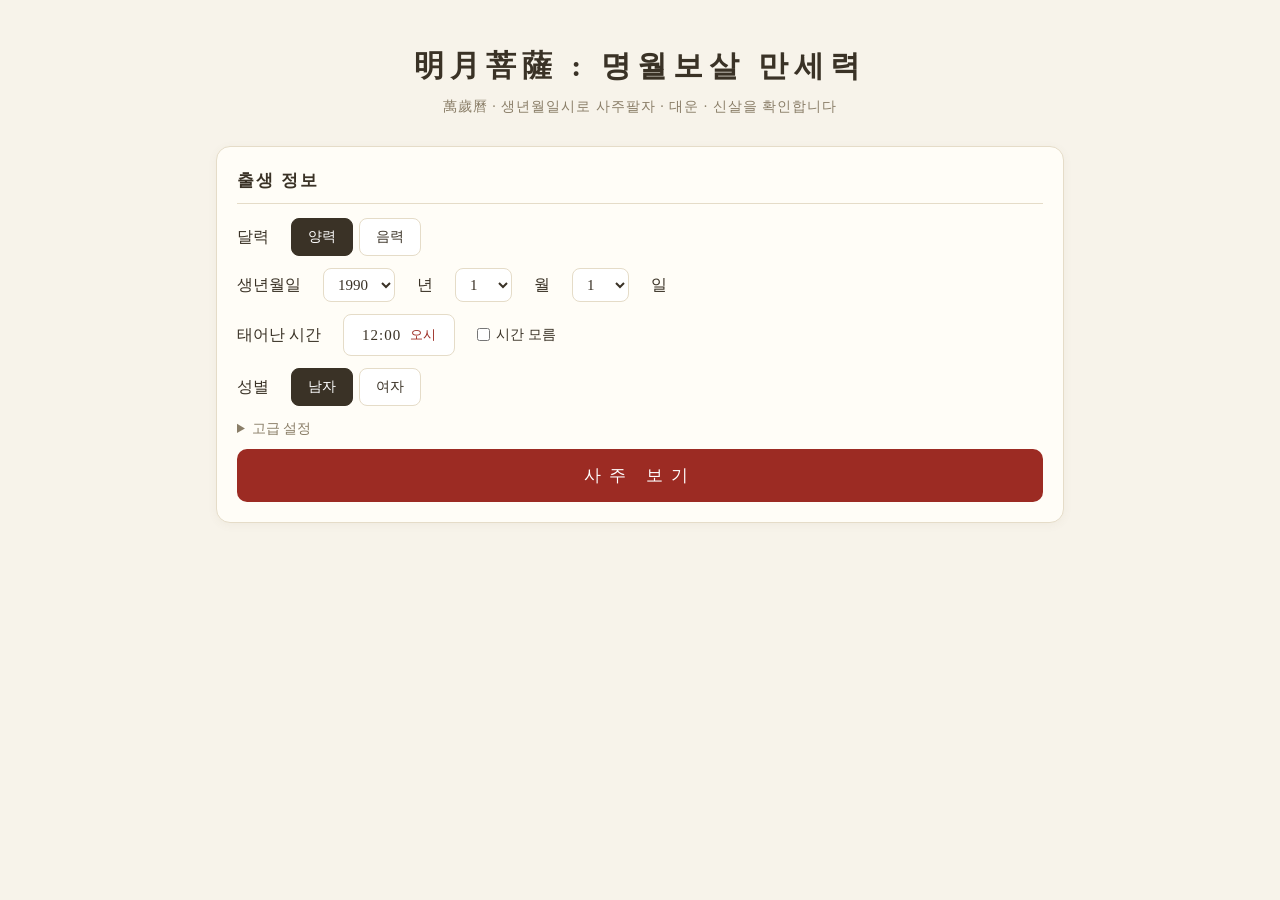
==== index.html @ 0e16da8d "제목 변경: 明月菩薩 : 명월보살 만세력 Co-Authored-By: Claude Fable 5 <noreply@anthropic.com>" ====
<!DOCTYPE html>
<html lang="ko">
<head>
<meta charset="UTF-8">
<meta name="viewport" content="width=device-width, initial-scale=1.0">
<title>明月菩薩 : 명월보살 만세력</title>
<meta name="description" content="생년월일시로 사주팔자 · 십성 · 대운 · 신살 · 오늘의 운세까지, 절기 천문 계산 기반 진짜 만세력 사주 계산기">
<meta property="og:title" content="明月菩薩 : 명월보살 만세력">
<meta property="og:description" content="사주팔자 · 대운 · 신살 · 오늘/올해의 운세 · 개운 지역/색깔/음식 추천">
<link rel="icon" href="data:image/svg+xml,<svg xmlns='http://www.w3.org/2000/svg' viewBox='0 0 100 100'><text y='.9em' font-size='90'>🔮</text></svg>">
<style>
:root{
  --bg:#f7f3ea; --card:#fffdf7; --line:#e5dcc8; --ink:#3a3226; --sub:#8a7e68;
  --accent:#9c2b23;
}
*{box-sizing:border-box;margin:0;padding:0}
body{background:var(--bg);color:var(--ink);font-family:'Noto Serif KR','Nanum Myeongjo','Apple SD Gothic Neo','Malgun Gothic',serif;line-height:1.6}
.wrap{max-width:880px;margin:0 auto;padding:24px 16px 64px}
header{text-align:center;margin:18px 0 28px}
header h1{font-size:30px;letter-spacing:6px;font-weight:700}
header p{color:var(--sub);font-size:14px;margin-top:6px;letter-spacing:1px}
.card{background:var(--card);border:1px solid var(--line);border-radius:14px;padding:20px;margin-bottom:20px;box-shadow:0 2px 10px rgba(120,100,60,.06)}
.card h2{font-size:17px;margin-bottom:14px;padding-bottom:8px;border-bottom:1px solid var(--line);letter-spacing:2px}
.frow{display:flex;flex-wrap:wrap;gap:14px 22px;align-items:center;margin-bottom:12px}
.frow label.t{min-width:64px;color:var(--sub);font-size:14px}
select,input[type=time]{font:inherit;font-size:15px;padding:7px 10px;border:1px solid var(--line);border-radius:8px;background:#fff;color:var(--ink)}
.radio-group{display:flex;gap:6px}
.radio-group input{display:none}
.radio-group label{padding:7px 16px;border:1px solid var(--line);border-radius:8px;cursor:pointer;font-size:14px;background:#fff}
.radio-group input:checked+label{background:var(--ink);color:#fff;border-color:var(--ink)}
.chk{display:flex;align-items:center;gap:6px;font-size:14px;cursor:pointer}
details{margin-top:6px}
details summary{cursor:pointer;color:var(--sub);font-size:14px}
details .frow{margin-top:12px}
button.go{display:block;width:100%;margin-top:8px;padding:13px;font:inherit;font-size:17px;letter-spacing:8px;background:var(--accent);color:#fff;border:none;border-radius:10px;cursor:pointer}
button.go:hover{filter:brightness(1.08)}
/* summary chips */
.chips{display:flex;flex-wrap:wrap;gap:8px}
.chip{background:#f3ecd9;border:1px solid var(--line);border-radius:20px;padding:5px 14px;font-size:13.5px}
.chip b{color:var(--accent)}
/* pillar table */
.pgrid{display:grid;grid-template-columns:76px repeat(4,1fr);gap:6px;font-size:14px}
.pgrid .lbl{display:flex;align-items:center;justify-content:center;color:var(--sub);font-size:12.5px;letter-spacing:1px}
.pgrid .hd{ text-align:center;font-weight:700;padding:6px 0;letter-spacing:2px}
.pgrid .hd small{display:block;font-weight:400;color:var(--sub);font-size:11px;letter-spacing:0}
.cell{text-align:center;padding:4px 2px;border-radius:10px}
.tile{border-radius:12px;padding:8px 2px 7px;text-align:center;border:1px solid transparent}
.tile .hj{font-size:40px;font-weight:700;line-height:1.15;display:block}
.tile small{font-size:11.5px;opacity:.85}
.ten{font-size:12.5px;color:var(--sub);padding:3px 0}
.ten b{color:var(--accent);font-weight:700}
.hid{font-size:12px;color:var(--sub);line-height:1.45;padding:4px 0}
.uns{font-size:13px;padding:4px 0}
.sins{display:flex;flex-wrap:wrap;gap:3px;justify-content:center;padding:3px 0;min-height:24px}
.sin{font-size:11px;background:#efe7d2;border-radius:10px;padding:1px 8px;color:#7a6a45}
.sin.gm{background:#e8e8e8;color:#777}
.empty{color:#c9c0ac}
/* element colors */
.el0{background:#e7f2e4;color:#2f6b3c;border-color:#c4dcc5}
.el1{background:#fdeae7;color:#b3372c;border-color:#ecc8c2}
.el2{background:#fbf3da;color:#96701a;border-color:#e8d9ab}
.el3{background:#f2f2f0;color:#5f6368;border-color:#d8d8d4}
.el4{background:#e8eef7;color:#27447e;border-color:#c5d2e8}
/* bars */
.bars{display:flex;flex-direction:column;gap:8px}
.bar{display:flex;align-items:center;gap:10px;font-size:14px}
.bar .nm{width:60px}
.bar .tr{flex:1;background:#efe9d8;border-radius:8px;height:20px;overflow:hidden}
.bar .fl{height:100%;border-radius:8px;min-width:0;transition:width .4s}
.f0{background:#67a06f}.f1{background:#d4685c}.f2{background:#d2ac4e}.f3{background:#a3a39d}.f4{background:#5a7bb5}
.bar .ct{width:34px;text-align:right;color:var(--sub)}
.ym{margin-top:14px;font-size:14px;color:var(--sub)}
/* daeun */
.daeun{display:flex;gap:8px;overflow-x:auto;padding:6px 2px}
.dcard{min-width:64px;text-align:center;border:1px solid var(--line);border-radius:12px;padding:8px 4px;background:#fff}
.dcard.cur{border-color:var(--accent);box-shadow:0 0 0 2px rgba(156,43,35,.18)}
.dcard .age{font-size:12px;color:var(--sub);margin-bottom:4px}
.dcard .g{font-size:22px;font-weight:700;line-height:1.25}
.dcard .tg{font-size:10.5px;color:var(--sub);margin-top:3px}
.dmeta{font-size:13.5px;color:var(--sub);margin-top:10px;line-height:1.7}
.note{font-size:12.5px;color:var(--sub);line-height:1.8}
.err{color:var(--accent);font-weight:700;padding:8px 0}
#result{display:none}
/* ── 시간 선택 팝오버 ── */
.tpick{position:relative}
.tm-btn{font:inherit;font-size:15px;padding:8px 18px;border:1px solid var(--line);border-radius:8px;background:#fff;cursor:pointer;display:flex;align-items:center;gap:9px;color:var(--ink);letter-spacing:1px}
.tm-btn:hover{border-color:#c9b88a;box-shadow:0 1px 6px rgba(120,100,60,.12)}
.tm-btn .jin{color:var(--accent);font-size:12.5px;letter-spacing:0}
.tm-btn:disabled{opacity:.4;cursor:default;box-shadow:none}
.tm-pop{position:absolute;top:calc(100% + 8px);left:0;z-index:50;background:#fff;border:1px solid var(--line);border-radius:14px;box-shadow:0 14px 40px rgba(80,60,20,.2);padding:14px;width:312px;display:none}
.tm-pop.open{display:block}
.tm-pop h4{font-size:12px;color:var(--sub);font-weight:400;margin:2px 0 8px;letter-spacing:2px}
.jin-grid{display:grid;grid-template-columns:repeat(4,1fr);gap:6px;margin-bottom:13px}
.jin-grid button{font:inherit;font-size:11px;padding:5px 2px;border:1px solid var(--line);border-radius:8px;background:#fdfaf2;cursor:pointer;line-height:1.35;color:var(--sub)}
.jin-grid button b{display:block;font-size:13.5px;color:var(--ink)}
.jin-grid button:hover{border-color:var(--accent)}
.jin-grid button.on{background:var(--accent);border-color:var(--accent);color:#f3d9d6}
.jin-grid button.on b{color:#fff}
.tm-cols{display:flex;gap:8px;align-items:center}
.tm-col{flex:1;height:148px;overflow-y:auto;border:1px solid var(--line);border-radius:10px;scrollbar-width:thin;background:#fffdf8}
.tm-col div{padding:5px 0;text-align:center;font-size:13.5px;cursor:pointer;border-radius:6px;margin:1px 4px;color:var(--sub)}
.tm-col div:hover{background:#f3ecd9;color:var(--ink)}
.tm-col div.sel{background:var(--ink);color:#fff}
.tm-colon{font-weight:700;color:var(--sub)}
.tm-ok{margin-top:12px;width:100%;padding:9px;font:inherit;font-size:15px;background:var(--ink);color:#fff;border:none;border-radius:9px;cursor:pointer;letter-spacing:6px}
.tm-ok:hover{background:#1c1812}
/* ── 운세 · 개운 ── */
.fortune-blk{margin-bottom:20px}
.fortune-blk h3{font-size:15.5px;margin-bottom:6px;display:flex;align-items:baseline;gap:10px;flex-wrap:wrap}
.fortune-blk h3 small{color:var(--sub);font-weight:400;font-size:12px;letter-spacing:0}
.fortune-blk p{font-size:14.5px;color:#4a4234;line-height:1.75;margin-bottom:9px}
.ptag{display:inline-block;background:#efe7d2;color:#7a6a45;font-size:11.5px;border-radius:8px;padding:1px 9px;margin-right:8px;vertical-align:1px;letter-spacing:1px;font-weight:700}
.score{font-size:13.5px;color:var(--accent);font-weight:700}
.gd{color:#2f6b3c}.bd{color:#9c2b23}
.luck-grid{display:grid;grid-template-columns:1fr 1fr;gap:10px;margin-top:4px}
.luck-item{border:1px solid var(--line);border-radius:12px;padding:12px 15px;background:#fffefb}
.luck-item.good{border-left:4px solid #67a06f}
.luck-item.bad{border-left:4px solid #c0564a}
.luck-item .tt{font-size:12.5px;color:var(--sub);margin-bottom:5px;letter-spacing:1px}
.luck-item .vv{font-size:15.5px;font-weight:700}
.luck-item .vv small{display:block;font-weight:400;font-size:12.5px;color:var(--sub);margin-top:3px;letter-spacing:0}
.cdot{display:inline-block;width:13px;height:13px;border-radius:50%;margin-right:7px;vertical-align:-1px;border:1px solid rgba(0,0,0,.15)}
@media(max-width:560px){
 .pgrid{grid-template-columns:54px repeat(4,1fr)}
 .tile .hj{font-size:30px}
 header h1{font-size:24px;letter-spacing:4px}
 .luck-grid{grid-template-columns:1fr}
 .tm-pop{width:272px}
}
</style>
</head>
<body>
<div class="wrap">
<header>
  <h1>明月菩薩 : 명월보살 만세력</h1>
  <p>萬歲曆 · 생년월일시로 사주팔자 · 대운 · 신살을 확인합니다</p>
</header>

<div class="card">
  <h2>출생 정보</h2>
  <div class="frow">
    <span class="t">달력</span>
    <div class="radio-group">
      <input type="radio" name="cal" id="calS" value="solar" checked><label for="calS">양력</label>
      <input type="radio" name="cal" id="calL" value="lunar"><label for="calL">음력</label>
    </div>
    <label class="chk" id="leapWrap" style="visibility:hidden"><input type="checkbox" id="leap"> 윤달</label>
  </div>
  <div class="frow">
    <span class="t">생년월일</span>
    <select id="y"></select><span>년</span>
    <select id="m"></select><span>월</span>
    <select id="d"></select><span>일</span>
  </div>
  <div class="frow">
    <span class="t">태어난 시간</span>
    <div class="tpick">
      <button type="button" class="tm-btn" id="tmBtn"><span id="tmTxt">12:00</span><span class="jin" id="tmJin">오시</span></button>
      <div class="tm-pop" id="tmPop">
        <h4>십이지시(十二支時)로 선택</h4>
        <div class="jin-grid" id="jinGrid"></div>
        <h4>직접 선택</h4>
        <div class="tm-cols">
          <div class="tm-col" id="colH"></div><span class="tm-colon">:</span><div class="tm-col" id="colM"></div>
        </div>
        <button type="button" class="tm-ok" id="tmOk">확인</button>
      </div>
    </div>
    <label class="chk"><input type="checkbox" id="noTime"> 시간 모름</label>
  </div>
  <div class="frow">
    <span class="t">성별</span>
    <div class="radio-group">
      <input type="radio" name="g" id="gM" value="M" checked><label for="gM">남자</label>
      <input type="radio" name="g" id="gF" value="F"><label for="gF">여자</label>
    </div>
  </div>
  <details>
    <summary>고급 설정</summary>
    <div class="frow"><label class="chk"><input type="checkbox" id="solarCorr" checked> 진태양시 보정 (서울 기준, 약 −32분)</label></div>
    <div class="frow"><label class="chk"><input type="checkbox" id="histTz" checked> 역사적 표준시·서머타임 자동 반영 (1908~1961 UTC+8:30, 1948~88 서머타임)</label></div>
    <div class="frow">
      <span class="t">자시 처리</span>
      <select id="jasi">
        <option value="next">23시 이후 다음 날로 (전통)</option>
        <option value="yaja">야자시 — 일주 유지, 시주만 익일 기준</option>
      </select>
    </div>
  </details>
  <button class="go" id="btn">사주 보기</button>
  <div class="err" id="errBox" style="display:none"></div>
</div>

<div id="result">
  <div class="card">
    <h2>기본 정보</h2>
    <div class="chips" id="chips"></div>
  </div>

  <div class="card">
    <h2>사주 원국 (四柱原局)</h2>
    <div class="pgrid" id="pgrid"></div>
  </div>

  <div class="card">
    <h2>오행 · 음양 분포</h2>
    <div class="bars" id="bars"></div>
    <div class="ym" id="ym"></div>
  </div>

  <div class="card">
    <h2>대운 (大運)</h2>
    <div class="daeun" id="daeun"></div>
    <div class="dmeta" id="dmeta"></div>
  </div>

  <div class="card">
    <h2>오늘 · 올해의 운세와 개운법</h2>
    <div id="fortune"></div>
  </div>

  <div class="card">
    <h2>참고</h2>
    <div class="note">
      · 연주·월주는 절기(節氣) 기준으로 계산합니다 (입춘에 해가 바뀌고, 절입 시각에 달이 바뀝니다).<br>
      · 절기 시각은 천문 근사식으로 계산하며 ±수 분 내외 오차가 있을 수 있습니다. 절입일 출생자는 정밀 만세력과 교차 확인을 권장합니다.<br>
      · 음력 변환은 1900~2100년을 지원합니다 (한국 음력과 중국 음력은 드물게 하루 차이가 날 수 있습니다).<br>
      · 십이운성은 화토동법(火土同法), 지지 십성은 정기(正氣) 지장간 기준입니다.<br>
      · 오행 분포는 천간·지지 여덟 글자(시간 모름 시 여섯 글자) 기준입니다.<br>
      · 운세·지역·색깔·음식 추천은 오행 상생상극과 십신 원리를 단순화한 <b>참고용 콘텐츠</b>입니다. 즐거운 마음으로 봐주세요.
    </div>
  </div>
</div>
</div>

<script>
/*CORE-START*/
'use strict';
// ───────────────────────── 기초 상수 ─────────────────────────
const STEM_KO=['갑','을','병','정','무','기','경','신','임','계'];
const STEM_HJ=['甲','乙','丙','丁','戊','己','庚','辛','壬','癸'];
const STEM_EL=[0,0,1,1,2,2,3,3,4,4];            // 0목 1화 2토 3금 4수
const BR_KO=['자','축','인','묘','진','사','오','미','신','유','술','해'];
const BR_HJ=['子','丑','寅','卯','辰','巳','午','未','申','酉','戌','亥'];
const BR_EL=[4,2,0,0,2,1,1,2,3,3,2,4];
const BR_ANIMAL=['쥐','소','호랑이','토끼','용','뱀','말','양','원숭이','닭','개','돼지'];
const EL_KO=['목','화','토','금','수'];
const EL_HJ=['木','火','土','金','水'];
// 지장간 [천간index, 일수]  (마지막 원소가 정기)
const HIDDEN=[
 [[8,10],[9,20]],            // 자: 임 계
 [[9,9],[7,3],[5,18]],       // 축: 계 신 기
 [[4,7],[2,7],[0,16]],       // 인: 무 병 갑
 [[0,10],[1,20]],            // 묘: 갑 을
 [[1,9],[9,3],[4,18]],       // 진: 을 계 무
 [[4,7],[6,7],[2,16]],       // 사: 무 경 병
 [[2,10],[5,9],[3,11]],      // 오: 병 기 정
 [[3,9],[1,3],[5,18]],       // 미: 정 을 기
 [[4,7],[8,7],[6,16]],       // 신: 무 임 경
 [[6,10],[7,20]],            // 유: 경 신
 [[7,9],[3,3],[4,18]],       // 술: 신 정 무
 [[4,7],[0,7],[8,16]]        // 해: 무 갑 임
];
const TWELVE=['장생','목욕','관대','건록','제왕','쇠','병','사','묘','절','태','양'];
const JANGSAENG={0:11,2:2,4:2,6:5,8:8,1:6,3:9,5:9,7:0,9:3}; // 일간별 장생 지지
const CHEONEUL={0:[1,7],4:[1,7],6:[1,7],1:[0,8],5:[0,8],2:[11,9],3:[11,9],8:[5,3],9:[5,3],7:[6,2]};
const YANGIN={0:3,2:6,4:6,6:9,8:0};
// 삼합 그룹(branch%4): 0=신자진 1=사유축 2=인오술 3=해묘미
const YEOKMA=[2,11,8,5], DOHWA=[9,6,3,0], HWAGAE=[4,1,10,7];

function tenGod(dayStem,otherStem){
  const de=STEM_EL[dayStem],oe=STEM_EL[otherStem],same=(dayStem%2)===(otherStem%2);
  if(de===oe)return same?'비견':'겁재';
  if((de+1)%5===oe)return same?'식신':'상관';
  if((de+2)%5===oe)return same?'편재':'정재';
  if((oe+2)%5===de)return same?'편관':'정관';
  return same?'편인':'정인';
}
function twelveStage(dayStem,branch){
  const st=JANGSAENG[dayStem];
  const diff=dayStem%2===0?(branch-st+12)%12:(st-branch+12)%12;
  return TWELVE[diff];
}
function combine60(stem,branch){for(let i=0;i<60;i++)if(i%10===stem&&i%12===branch)return i;return -1;}
function name60(i){return STEM_KO[i%10]+BR_KO[i%12];}
function hanja60(i){return STEM_HJ[i%10]+BR_HJ[i%12];}

// ───────────────────────── 율리우스일 / 일주 ─────────────────────────
function jdn(y,m,d){
  const a=Math.floor((14-m)/12),yy=y+4800-a,mm=m+12*a-3;
  return d+Math.floor((153*mm+2)/5)+365*yy+Math.floor(yy/4)-Math.floor(yy/100)+Math.floor(yy/400)-32045;
}
function day60FromYMD(y,m,d){ // 1900-01-01 = 갑술(10) 기준
  const x=(jdn(y,m,d)-2415021+10)%60;
  return (x+60)%60;
}

// ───────────────────────── 태양 황경 / 절기 ─────────────────────────
const D2R=Math.PI/180;
function sunLong(jd){
  const T=(jd-2451545)/36525;
  const L0=280.46646+36000.76983*T+0.0003032*T*T;
  const M=(357.52911+35999.05029*T-0.0001537*T*T)*D2R;
  const C=(1.914602-0.004817*T-0.000014*T*T)*Math.sin(M)
        +(0.019993-0.000101*T)*Math.sin(2*M)+0.000289*Math.sin(3*M);
  const O=(125.04-1934.136*T)*D2R;
  const lon=L0+C-0.00569-0.00478*Math.sin(O);
  return ((lon%360)+360)%360;
}
function jdFromUtcMs(ms){return ms/86400000+2440587.5;}
function utcMsFromJd(jd){return (jd-2440587.5)*86400000;}
// 절(節) 12개: 월지가 바뀌는 절기만
const TERM_DEFS=[
 {a:315,n:'입춘',m:2,d:4,off:0},{a:345,n:'경칩',m:3,d:6,off:0},{a:15,n:'청명',m:4,d:5,off:0},
 {a:45,n:'입하',m:5,d:6,off:0},{a:75,n:'망종',m:6,d:6,off:0},{a:105,n:'소서',m:7,d:7,off:0},
 {a:135,n:'입추',m:8,d:8,off:0},{a:165,n:'백로',m:9,d:8,off:0},{a:195,n:'한로',m:10,d:8,off:0},
 {a:225,n:'입동',m:11,d:7,off:0},{a:255,n:'대설',m:12,d:7,off:0},{a:285,n:'소한',m:1,d:6,off:1}
];
function termUtcMs(calYear,def){
  let jd=jdFromUtcMs(Date.UTC(calYear+def.off,def.m-1,def.d));
  for(let i=0;i<8;i++){
    let diff=def.a-sunLong(jd);
    diff=((diff+180)%360+360)%360-180;
    jd+=diff/0.985647;
  }
  return utcMsFromJd(jd);
}
// utc 시각 주변의 절 목록(이전/다음 찾기용)
function termsAround(utcMs){
  const y=new Date(utcMs).getUTCFullYear();
  const list=[];
  for(let cy=y-1;cy<=y+1;cy++)
    for(let j=0;j<12;j++)
      list.push({t:termUtcMs(cy,TERM_DEFS[j]),branch:(2+j)%12,name:TERM_DEFS[j].n,cycleYear:cy});
  list.sort((a,b)=>a.t-b.t);
  let prev=null,next=null;
  for(const e of list){ if(e.t<=utcMs)prev=e; else {next=e;break;} }
  return {prev,next};
}
function ipchunUtc(year){return termUtcMs(year,TERM_DEFS[0]);}

// ───────────────────────── 음력 ↔ 양력 (1900~2100) ─────────────────────────
const LUNAR_INFO=[
0x04bd8,0x04ae0,0x0a570,0x054d5,0x0d260,0x0d950,0x16554,0x056a0,0x09ad0,0x055d2,
0x04ae0,0x0a5b6,0x0a4d0,0x0d250,0x1d255,0x0b540,0x0d6a0,0x0ada2,0x095b0,0x14977,
0x04970,0x0a4b0,0x0b4b5,0x06a50,0x06d40,0x1ab54,0x02b60,0x09570,0x052f2,0x04970,
0x06566,0x0d4a0,0x0ea50,0x06e95,0x05ad0,0x02b60,0x186e3,0x092e0,0x1c8d7,0x0c950,
0x0d4a0,0x1d8a6,0x0b550,0x056a0,0x1a5b4,0x025d0,0x092d0,0x0d2b2,0x0a950,0x0b557,
0x06ca0,0x0b550,0x15355,0x04da0,0x0a5b0,0x14573,0x052b0,0x0a9a8,0x0e950,0x06aa0,
0x0aea6,0x0ab50,0x04b60,0x0aae4,0x0a570,0x05260,0x0f263,0x0d950,0x05b57,0x056a0,
0x096d0,0x04dd5,0x04ad0,0x0a4d0,0x0d4d4,0x0d250,0x0d558,0x0b540,0x0b6a0,0x195a6,
0x095b0,0x049b0,0x0a974,0x0a4b0,0x0b27a,0x06a50,0x06d40,0x0af46,0x0ab60,0x09570,
0x04af5,0x04970,0x064b0,0x074a3,0x0ea50,0x06b58,0x05ac0,0x0ab60,0x096d5,0x092e0,
0x0c960,0x0d954,0x0d4a0,0x0da50,0x07552,0x056a0,0x0abb7,0x025d0,0x092d0,0x0cab5,
0x0a950,0x0b4a0,0x0baa4,0x0ad50,0x055d9,0x04ba0,0x0a5b0,0x15176,0x052b0,0x0a930,
0x07954,0x06aa0,0x0ad50,0x05b52,0x04b60,0x0a6e6,0x0a4e0,0x0d260,0x0ea65,0x0d530,
0x05aa0,0x076a3,0x096d0,0x04afb,0x04ad0,0x0a4d0,0x1d0b6,0x0d250,0x0d520,0x0dd45,
0x0b5a0,0x056d0,0x055b2,0x049b0,0x0a577,0x0a4b0,0x0aa50,0x1b255,0x06d20,0x0ada0,
0x14b63,0x09370,0x049f8,0x04970,0x064b0,0x168a6,0x0ea50,0x06b20,0x1a6c4,0x0aae0,
0x0a2e0,0x0d2e3,0x0c960,0x0d557,0x0d4a0,0x0da50,0x05d55,0x056a0,0x0a6d0,0x055d4,
0x052d0,0x0a9b8,0x0a950,0x0b4a0,0x0b6a6,0x0ad50,0x055a0,0x0aba4,0x0a5b0,0x052b0,
0x0b273,0x06930,0x07337,0x06aa0,0x0ad50,0x14b55,0x04b60,0x0a570,0x054e4,0x0d160,
0x0e968,0x0d520,0x0daa0,0x16aa6,0x056d0,0x04ae0,0x0a9d4,0x0a2d0,0x0d150,0x0f252,
0x0d520];
const LUNAR_BASE=Date.UTC(1900,0,31); // 음력 1900-01-01
function leapMonth(y){return LUNAR_INFO[y-1900]&0xf;}
function leapDays(y){return leapMonth(y)?((LUNAR_INFO[y-1900]&0x10000)?30:29):0;}
function monthDays(y,m){return (LUNAR_INFO[y-1900]&(0x10000>>m))?30:29;}
function lunarYearDays(y){
  let sum=348;
  for(let i=0x8000;i>0x8;i>>=1)sum+=(LUNAR_INFO[y-1900]&i)?1:0;
  return sum+leapDays(y);
}
// 음력→양력. 성공 시 {y,m,d}, 실패 시 {error}
function lunarToSolar(ly,lm,ld,isLeap){
  if(ly<1900||ly>2100)return {error:'음력 변환은 1900~2100년만 지원합니다.'};
  const lp=leapMonth(ly);
  if(isLeap&&lp!==lm)return {error:`${ly}년에는 윤${lm}월이 없습니다.`+(lp?` (윤${lp}월이 있습니다)`:'')};
  const mdays=isLeap?leapDays(ly):monthDays(ly,lm);
  if(ld<1||ld>mdays)return {error:`음력 ${ly}년 ${isLeap?'윤':''}${lm}월은 ${mdays}일까지 있습니다.`};
  let off=0;
  for(let i=1900;i<ly;i++)off+=lunarYearDays(i);
  for(let i=1;i<lm;i++){off+=monthDays(ly,i);if(i===lp)off+=leapDays(ly);}
  if(isLeap)off+=monthDays(ly,lm);
  const ms=LUNAR_BASE+(off+ld-1)*86400000;
  const dt=new Date(ms);
  return {y:dt.getUTCFullYear(),m:dt.getUTCMonth()+1,d:dt.getUTCDate()};
}
// 양력→음력 (표시용)
function solarToLunar(y,m,d){
  let off=Math.floor((Date.UTC(y,m-1,d)-LUNAR_BASE)/86400000);
  if(off<0)return null;
  let ly=1900;
  for(;ly<=2100;ly++){const yd=lunarYearDays(ly);if(off<yd)break;off-=yd;}
  if(ly>2100)return null;
  const lp=leapMonth(ly);
  let lmn=1,isLeap=false,found=false;
  for(let i=1;i<=12;i++){
    let md=monthDays(ly,i);
    if(off<md){lmn=i;isLeap=false;found=true;break;}
    off-=md;
    if(i===lp){
      const ld=leapDays(ly);
      if(off<ld){lmn=i;isLeap=true;found=true;break;}
      off-=ld;
    }
  }
  if(!found)return null;
  return {y:ly,m:lmn,d:off+1,leap:isLeap};
}

// ───────────────────────── 시간대 (한국 역사 표준시·서머타임) ─────────────────────────
const DST_RANGES=[ // [y1,m1,d1, y2,m2,d2] 날짜 포함 범위 (벽시계 기준)
 [1948,5,31,1948,9,12],[1949,4,3,1949,9,10],[1950,4,1,1950,9,9],[1951,5,6,1951,9,8],
 [1955,5,5,1955,9,8],[1956,5,20,1956,9,29],[1957,5,5,1957,9,21],[1958,5,4,1958,9,20],
 [1959,5,3,1959,9,19],[1960,5,1,1960,9,17],[1987,5,10,1987,10,10],[1988,5,8,1988,10,8]
];
function inDst(y,m,d){
  const k=y*10000+m*100+d;
  return DST_RANGES.some(r=>k>=r[0]*10000+r[1]*100+r[2]&&k<=r[3]*10000+r[4]*100+r[5]);
}
const SEOUL_LON_H=126.978/15; // 8.4652h
function baseOffsetHours(y,m,d,useHist){
  if(!useHist)return 9;
  const k=y*10000+m*100+d;
  if(k<19080401)return SEOUL_LON_H; // 표준시 도입 전: 서울 지방시
  if(k<19120101)return 8.5;
  if(k<19540321)return 9;
  if(k<19610810)return 8.5;
  return 9;
}

// ───────────────────────── 사주 계산 본체 ─────────────────────────
/**
 * input: {y,m,d (양력), hh,mi (시간 모름이면 null), gender:'M'|'F',
 *         solarCorr:bool, histTz:bool, jasi:'next'|'yaja'}
 */
function calcSaju(input){
  const {y,m,d,hh,mi,gender,solarCorr,histTz,jasi}=input;
  const hourKnown=hh!==null;
  const base=baseOffsetHours(y,m,d,histTz);
  const dst=histTz&&inDst(y,m,d)?1:0;
  const wallH=hourKnown?hh:12, wallMi=hourKnown?mi:0; // 시간 모름 → 정오로 절기 비교(일 단위 영향 없음)
  const utc=Date.UTC(y,m-1,d,wallH,wallMi)-(base+dst)*3600000;
  // 일주/시주용 보정 지방시
  const pl=solarCorr?utc+SEOUL_LON_H*3600000:utc+base*3600000;
  const pd=new Date(pl);
  let py=pd.getUTCFullYear(),pm=pd.getUTCMonth()+1,pdd=pd.getUTCDate();
  const ph=pd.getUTCHours(),pmin=pd.getUTCMinutes();

  // ── 연주 (입춘 기준)
  const wallYear=new Date(utc+9*3600000).getUTCFullYear();
  const ipc=ipchunUtc(wallYear);
  const sajuYear=utc>=ipc?wallYear:wallYear-1;
  const yStem=((sajuYear-4)%10+10)%10, yBranch=((sajuYear-4)%12+12)%12;

  // ── 월주 (절입 기준)
  const {prev,next}=termsAround(utc);
  const mBranch=prev.branch;
  const mOffset=(mBranch-2+12)%12; // 인월=0
  const mStem=((yStem%5)*2+2+mOffset)%10;
  const m60=combine60(mStem,mBranch);

  // ── 일주
  let dy=py,dm=pm,dd=pdd;
  if(hourKnown&&jasi==='next'&&ph===23){
    const t=new Date(Date.UTC(py,pm-1,pdd)+86400000);
    dy=t.getUTCFullYear();dm=t.getUTCMonth()+1;dd=t.getUTCDate();
  }
  const day60=day60FromYMD(dy,dm,dd);
  const dStem=day60%10,dBranch=day60%12;

  // ── 시주
  let hStem=null,hBranch=null;
  if(hourKnown){
    hBranch=Math.floor(((ph*60+pmin+60)%1440)/120);
    let stemBaseDay=day60;
    if(jasi==='yaja'&&ph===23)stemBaseDay=(day60+1)%60; // 야자시: 일주 유지, 시간 천간은 익일 기준
    hStem=((stemBaseDay%10)%5*2+hBranch)%10;
  }

  // ── 대운
  const yangYear=yStem%2===0;
  const forward=(yangYear&&gender==='M')||(!yangYear&&gender==='F');
  const days=forward?(next.t-utc)/86400000:(utc-prev.t)/86400000;
  const daeunNum=Math.min(10,Math.max(1,Math.round(days/3)));
  const daeun=[];
  for(let i=1;i<=10;i++){
    const p60=((m60+(forward?i:-i))%60+60)%60;
    daeun.push({age:daeunNum+(i-1)*10,p60});
  }

  return {
    solar:{y,m,d,hh,mi},hourKnown,gender,
    utc,pillarLocal:pl,dst:dst===1,baseOffset:base,
    sajuYear,
    pillars:{ // [천간idx, 지지idx], 시주는 null 가능
      hour:hourKnown?[hStem,hBranch]:null,
      day:[dStem,dBranch],
      month:[mStem,mBranch],
      year:[yStem,yBranch]
    },
    monthTerm:prev,nextTerm:next,
    daeun:{forward,num:daeunNum,days,list:daeun},
    lunar:solarToLunar(y,m,d)
  };
}

// ───────────────────────── 신살 / 공망 ─────────────────────────
function calcSinsal(r){
  const P=r.pillars;
  const order=['hour','day','month','year'];
  const out={hour:[],day:[],month:[],year:[]};
  const dStem=P.day[0],dBr=P.day[1],yBr=P.year[1];
  const bases=[dBr,yBr];
  for(const key of order){
    if(!P[key])continue;
    const br=P[key][1];
    if((CHEONEUL[dStem]||[]).includes(br))out[key].push('천을귀인');
    for(const [arr,nm] of [[YEOKMA,'역마'],[DOHWA,'도화'],[HWAGAE,'화개']]){
      if(bases.some(b=>arr[b%4]===br)&&!out[key].includes(nm))out[key].push(nm);
    }
    if(YANGIN[dStem]===br)out[key].push('양인');
  }
  const day60=combine60(P.day[0],P.day[1]);
  const GOEGANG=[combine60(6,4),combine60(6,10),combine60(8,4),combine60(4,10)]; // 경진 경술 임진 무술
  const BAEKHO=[combine60(0,4),combine60(1,7),combine60(2,10),combine60(3,1),combine60(4,4),combine60(8,10),combine60(9,1)];
  if(GOEGANG.includes(day60))out.day.push('괴강');
  if(BAEKHO.includes(day60))out.day.push('백호');
  // 공망 (일주 기준 순중공망)
  const xs=day60-day60%10;
  const gm=[((xs%12)+10)%12,((xs%12)+11)%12];
  for(const key of ['hour','month','year']){
    if(!P[key])continue;
    if(gm.includes(P[key][1]))out[key].push('공망');
  }
  return {sinsal:out,gongmang:gm};
}
// ───────────────────────── 운세 · 개운 정보 ─────────────────────────
const TENGOD_GROUP={'비견':'비겁','겁재':'비겁','식신':'식상','상관':'식상','편재':'재성','정재':'재성','편관':'관성','정관':'관성','편인':'인성','정인':'인성'};
// 오늘의 총운 (천간 십신 10종)
const TG_DAY_OPEN={
 '비견':'나와 같은 기운이 들어와 자존심과 주관이 뚜렷해지는 날입니다. 내 생각대로 밀고 나가고 싶은 마음이 강해지는데, 혼자 하는 일에는 훌륭한 추진력이 되지만 함께 하는 일에서는 고집으로 비칠 수 있습니다. 동료·친구와의 만남 자체는 즐거운 날이니, 주도권 다툼만 피하면 무난하게 흘러갑니다.',
 '겁재':'경쟁의 기운이 강하게 들어오는 날입니다. 승부욕이 살아나 평소보다 과감해지지만, 그만큼 지출과 충동도 함께 커집니다. 오늘만큼은 금전 거래, 보증, 즉흥적인 큰 결제를 한 박자 미루세요. 반대로 경쟁자가 있는 일이라면 집중력이 평소의 두 배가 되어 의외의 성과를 낼 수 있습니다.',
 '식신':'먹을 복과 여유의 기운이 들어오는 날입니다. 표현이 부드러워지고 아이디어가 자연스럽게 흘러나와 기획·요리·창작·대화 모두 순조롭습니다. 서두르지 않아도 일이 알아서 풀리는 날이니, 억지로 속도를 내기보다 몸과 마음의 리듬을 타는 것이 좋습니다.',
 '상관':'재기와 언변이 번뜩이는 날입니다. 평소보다 말이 빨라지고 아이디어가 넘치지만, 윗사람이나 규칙과 부딪히기 쉬운 기운이기도 합니다. 톡 쏘는 한마디가 하루 전체를 꼬이게 할 수 있으니, 비판하고 싶은 말은 글로 정리해 하루 묵혔다가 꺼내세요. 창작과 발표에는 더없이 좋은 날입니다.',
 '편재':'큰돈과 기회의 기운이 스쳐 가는 날입니다. 돈의 흐름을 읽는 감각이 살아나 거래·투자·영업에 유리하지만, 들어오는 만큼 나가기도 쉬운 날입니다. 굴리는 돈과 지키는 돈을 처음부터 구분해 두면 저녁에 실속이 남습니다.',
 '정재':'착실한 재물의 기운이 들어오는 날입니다. 꼼꼼함이 빛을 발해 정리, 결산, 계약서 검토, 가계부 같은 일에 더없이 좋습니다. 화려한 한 방을 노리기보다 차곡차곡 쌓는 선택이 길하며, 오래 고민한 지출이라면 오늘 결정해도 후회가 적습니다.',
 '편관':'긴장과 도전의 기운이 들어오는 날입니다. 갑작스러운 업무, 압박, 책임이 몰릴 수 있지만 이를 버텨내면 주변의 평가가 눈에 띄게 달라집니다. 무리한 약속만 피하고, 몸이 보내는 피로 신호를 무시하지 마세요. 위기처럼 보이는 일 속에 승진과 인정의 씨앗이 들어 있습니다.',
 '정관':'질서와 명예의 기운이 들어오는 날입니다. 공적인 자리, 면접, 보고, 관공서 업무에 운이 따르고 윗사람의 인정을 받기 쉽습니다. 꾀를 내기보다 원칙대로 처리하는 것이 오늘은 가장 빠른 길입니다. 옷차림과 말투를 단정히 하면 운이 배가됩니다.',
 '편인':'직감과 영감이 발달하는 날입니다. 평소 보이지 않던 이면이 보이고, 공부·연구·기술 연마처럼 깊이 파고드는 일에 집중이 잘 됩니다. 다만 생각이 많아져 결정을 미루기 쉬우니, 마감이 있는 일은 오전 중에 끝내 두세요. 혼자만의 시간이 약이 되는 날입니다.',
 '정인':'귀인과 문서의 기운이 들어오는 날입니다. 어른이나 선배의 조언이 실질적인 도움이 되고, 계약·결재·시험·자격 관련 일이 순조롭습니다. 모르는 것을 묻는 것이 부끄럽지 않은 날이니 적극적으로 도움을 청하세요. 받은 도움은 메모해 두면 갚을 기회가 곧 옵니다.'
};
// 오늘의 재물·일 (지지 정기 십신 그룹 5종)
const DAY_MONEY={
 '비겁':'재물 면에서는 지키는 날입니다. 더치페이는 확실하게, 빌려주는 돈은 없는 셈 치고, 공동 구매나 동업 제안은 하루 묵혀서 판단하세요. 오늘 아낀 돈이 곧 번 돈입니다.',
 '식상':'머리에서 나온 아이디어가 곧 돈이 되는 흐름입니다. 부업, 콘텐츠, 손재주와 관련된 수입의 씨앗을 심기 좋은 날이니 작게라도 시작해 두세요. 점심 대화에서 힌트가 나올 수 있습니다.',
 '재성':'돈의 길목이 열리는 흐름입니다. 미뤄둔 협상, 가격 흥정, 중고 거래에 유리하고, 오래 고민한 물건이라면 오늘 사도 후회가 적습니다. 다만 계획에 없던 충동구매만은 경계하세요.',
 '관성':'돈보다 신용이 쌓이는 날입니다. 당장의 수익보다 평판과 실적을 챙기면 그 신용이 다음 달의 돈으로 돌아옵니다. 견적서·보고서를 평소보다 정성 들여 만들 가치가 있습니다.',
 '인성':'문서가 돈이 되는 흐름입니다. 계약서, 청구서, 환급, 보험, 포인트 정리 같은 서류 업무를 처리하면 잊고 있던 돈이 돌아올 수 있습니다. 서랍 속 영수증을 꺼내 보세요.'
};
// 오늘의 대인관계 (일지와의 관계)
const DAY_PEOPLE={
 '충':'대인관계에서는 부딪힘을 조심해야 합니다. 일지와 충(沖)이 되는 날이라 갑작스러운 약속 변경, 의견 충돌, 이동 중 변수가 생기기 쉽습니다. 오늘 꼭 결론 내야 하는 갈등이 아니라면 한 발 물러서는 쪽이 결국 이깁니다. 운전과 이동은 시간 여유를 두세요.',
 '합':'일지와 합(合)이 되는 날이라 인연의 기운이 부드럽게 흐릅니다. 화해, 고백, 부탁, 협업 제안 모두 평소보다 받아들여질 확률이 높습니다. 마음에 둔 사람이 있다면 오늘 연락해 보세요. 오래 미룬 안부 인사에도 좋은 날입니다.',
 '삼합':'일지와 삼합의 기운이 닿아 팀워크가 좋아지는 날입니다. 여럿이 함께 하는 일, 모임, 회의에서 의외의 조력자를 만날 수 있습니다. 혼자 끙끙대던 일이 있다면 오늘은 꺼내 놓는 것만으로 절반이 풀립니다.',
 '형':'일지와 형(刑)의 기운이 걸리는 날입니다. 사소한 신경전, 서류상의 실수, 약속의 어긋남이 생기기 쉬우니 더블 체크가 보약입니다. 농담의 수위도 평소보다 한 단계 낮추는 것이 안전합니다.',
 '평':'대인관계는 무난한 흐름입니다. 깊은 인연의 변화보다는 일상적인 만남이 이어지는 날이니, 가까운 사람에게 안부를 전하는 것만으로 충분히 좋은 하루가 됩니다.'
};
// 오늘의 컨디션 (십이운성 그룹)
const DAY_BODY={
 '왕':'컨디션은 상승 곡선입니다. 몸에 힘이 붙는 날이라 미뤄둔 운동, 대청소, 체력 쓰는 일을 처리하기 좋습니다. 에너지가 남으면 밤에 잠들기 어려울 수 있으니 몸을 충분히 써 주세요.',
 '평':'컨디션은 보통입니다. 무리만 하지 않으면 무난하게 흘러가는 날이니, 점심 이후 10분의 산책이나 스트레칭으로 리듬을 유지하세요. 카페인은 오후 2시 전까지만.',
 '저':'에너지가 가라앉는 날입니다. 중요한 체력전과 밤샘은 피하고, 일찍 잠자리에 드는 것이 내일을 위한 가장 확실한 투자입니다. 따뜻한 음식이 보약이 되는 날입니다.'
};
// 올해의 총운 (천간 십신 10종)
const TG_YEAR_OPEN={
 '비견':'나와 어깨를 나란히 하는 기운이 들어오는 해입니다. 독립, 분가, 새 출발에 힘이 실리고 내 목소리가 커지는 시기입니다. 사람이 모이는 해이지만 돈은 나누어지기 쉬운 해이기도 하니, 동업과 보증은 올해의 금기어로 삼으세요. 스스로 결정하고 스스로 책임지는 연습이 내년 이후의 가장 큰 자산이 됩니다.',
 '겁재':'경쟁의 파도가 높아지는 해입니다. 라이벌의 등장, 시장의 경쟁, 지출의 증가가 한꺼번에 올 수 있지만, 그만큼 나를 단련시키는 해이기도 합니다. 큰돈의 출입은 반드시 기록하고, 투자는 생각한 금액의 절반만 한다는 원칙을 세우세요. 연말로 갈수록 경쟁이 협력으로 바뀌는 흐름이 옵니다.',
 '식신':'의식주가 넉넉해지는 기운의 해입니다. 일과 삶에 여유가 생기고, 만들고 표현하는 일에서 즐거움과 성과가 같이 따라옵니다. 식복·건강·아랫사람 쪽에 좋은 소식이 들 수 있는 해이니, 베푸는 만큼 돌아오는 흐름을 믿어도 좋습니다. 다만 편해진 만큼 몸이 불어나기 쉬우니 먹는 즐거움과 움직이는 습관의 균형을 지키세요.',
 '상관':'틀을 깨는 기운이 들어오는 해입니다. 이직, 독립, 새로운 표현 방식에 대한 욕구가 커지고 실제로 길도 열립니다. 다만 윗사람·조직과의 마찰, 구설이 따라붙기 쉬운 해이니 사직서와 SNS는 충동적으로 던지지 마세요. 재능을 말이 아닌 작품과 실적으로 증명하면 인생에서 손꼽히게 빛나는 해가 됩니다.',
 '편재':'돈의 판이 커지는 해입니다. 큰 거래, 투자, 사업 확장처럼 스케일 있는 기회가 눈에 들어오고 실제로 손에 잡히기도 합니다. 다만 편재의 돈은 머무는 돈이 아니라 흐르는 돈이라, 벌 때 떼어 두지 않으면 연말에 남는 것이 없습니다. 수익의 일부는 무조건 잠근다는 규칙 하나면 올해의 결산이 달라집니다.',
 '정재':'성실함이 통장에 쌓이는 해입니다. 화려하지는 않아도 또박또박 들어오는 수입이 안정되고, 알뜰하게 관리해 온 것들이 결실을 맺습니다. 적금·내집마련·장기 계약처럼 시간을 들이는 재테크에 특히 좋은 해입니다. 다만 지키는 데만 집중하면 기회를 놓칠 수 있으니, 충분히 검증된 기회 하나쯤은 잡아 보세요.',
 '편관':'시험대에 오르는 해입니다. 책임, 압박, 갑작스러운 변화가 몰려와 체감 난이도가 높지만, 이 시기를 통과한 사람에게는 확실한 승급이 기다립니다. 무리한 일정과 건강의 적신호만 관리하면, 연말의 나는 연초의 나보다 분명히 단단해져 있을 것입니다. 힘들수록 기본기를 지키세요.',
 '정관':'자리가 잡히는 해입니다. 직장, 직책, 명예, 시험처럼 공적인 영역에서 인정받을 기회가 들어오고, 미혼이라면 혼담이 오가기도 하는 반듯한 기운의 해입니다. 원칙과 절차를 지키는 것이 가장 빠른 길이며, 편법은 평소보다 크게 탈이 납니다. 이름에 책임이 붙기 시작하는 해입니다.',
 '편인':'머리가 깨어나는 해입니다. 직감이 예리해지고 남들이 가지 않는 길, 특수한 분야, 깊은 공부에 끌립니다. 연구·기술·자격·정신적인 영역에서 성취가 크지만, 생각이 많아져 실행이 늦어지는 것이 유일한 함정입니다. 배운 것의 절반은 반드시 써먹는다는 원칙을 세우면 남는 해가 됩니다.',
 '정인':'귀인이 그늘을 만들어 주는 해입니다. 어른, 스승, 기관의 도움이 실질적으로 들어오고 문서·계약·학업·자격에 순풍이 붑니다. 받기만 해도 흘러가는 해이지만, 그 도움을 발판으로 무엇을 세울지 정해 두면 몇 배로 남습니다. 게으름만이 유일한 적입니다.'
};
// 흐름 묘사 (그룹 5종)
const GROUP_FLOW={
 '비겁':'주변에 사람이 모이고 내 목소리가 커지는','식상':'활동량과 표현이 늘어나는','재성':'돈과 기회가 활발히 움직이는','관성':'책임이 늘고 평가가 따르는','인성':'공부·문서·귀인의 도움이 들어오는'
};
// 올해의 재물 (천간 십신 그룹) / 직장 (지지 정기 십신 그룹)
const YEAR_MONEY={
 '비겁':'재물은 들어와도 나누어질 일이 많은 해입니다. 수입원 자체보다 새는 구멍을 막는 것이 먼저이고, 빌려주는 돈은 올해는 돌아오기 어렵다고 보는 것이 안전합니다.',
 '식상':'움직인 만큼 벌리는 해입니다. 본업 외의 부수입, 재주를 활용한 수익이 살아나니 작게라도 시도해 보세요.',
 '재성':'재물운이 올해의 주인공입니다. 수입의 파이가 커질 기회가 오지만 씀씀이도 같이 커지니, 들어온 돈의 일부를 자동으로 묶어 두는 장치를 만들면 연말이 든든합니다.',
 '관성':'큰돈보다 안정적인 수입이 유지되는 해입니다. 직장과 직책이 곧 재물이니, 자리를 지키는 것이 최고의 재테크입니다.',
 '인성':'돈이 문서를 타고 움직이는 해입니다. 부동산, 계약, 자격증처럼 서류가 얽힌 재물에 기회가 있지만, 보증과 명의 빌려주기는 절대 금물입니다.'
};
const YEAR_WORK={
 '비겁':'직장에서는 경쟁자와 협력자가 동시에 늘어납니다. 공을 나눠야 할 일이 생겨도 길게 보면 내 평판으로 돌아옵니다.',
 '식상':'일에서는 기획력과 실행력이 평가받는 시기입니다. 새 프로젝트나 일하는 방식의 개선을 제안하기 좋습니다.',
 '재성':'일이 곧 성과와 보상으로 연결됩니다. 숫자로 증명되는 일을 맡으면 유리합니다.',
 '관성':'승진·시험·자리 이동 같은 공적인 변화의 기운이 있습니다. 부담은 크지만 통과하면 등급이 달라집니다.',
 '인성':'배우면서 일하는 흐름입니다. 교육, 자격, 멘토의 도움이 커리어의 지렛대가 됩니다.'
};
// 올해의 애정 (일지와의 관계) / 건강 (십이운성 그룹)
const YEAR_LOVE={
 '충':'일지와 충(沖)이 드는 해라 관계의 재정비가 일어납니다. 이사·이동, 이별과 만남이 교차할 수 있는데, 끝나 가는 인연을 억지로 붙잡기보다 새로 오는 인연에 자리를 내어 주는 것이 순리입니다. 환경이 바뀌는 곳에서 새 인연이 시작되는 해입니다.',
 '합':'일지와 합(合)이 드는 해라 인연운이 따뜻합니다. 결혼, 동거, 오랜 협력 관계의 시작처럼 묶이는 일에 좋은 해입니다. 혼자 끙끙대지 말고 기대어 보세요. 올해는 기대는 것이 약점이 아니라 인연을 깊게 만드는 방법입니다.',
 '삼합':'일지와 삼합을 이루는 해라 사람 복이 좋습니다. 모임과 네트워크가 넓어지고 그 안에서 귀인을 만납니다. 소개와 추천이 유난히 잘 통하는 해이니 좋은 모임의 초대는 가능하면 응하세요.',
 '형':'일지와 형(刑)이 걸리는 해라 가까운 사이일수록 사소한 일로 서운함이 쌓이기 쉽습니다. 관계의 문제는 쌓아 두지 말고 그때그때 짧게 풀어내는 것이 올해의 지혜입니다. 말 한마디의 온도가 관계의 방향을 정합니다.',
 '평':'애정·대인운은 큰 굴곡 없이 흐릅니다. 관계의 틀을 바꾸기보다 지금 곁에 있는 사람에게 정성을 들이는 것이 가장 남는 해입니다. 기념일과 작은 약속을 잘 챙기는 것만으로 충분합니다.'
};
const YEAR_HEALTH={
 '왕':'건강운은 든든한 편입니다. 기력이 받쳐 주는 해이니 올해 운동 습관을 만들면 몸이 바로 응답합니다. 체력을 키워 두기에 가장 좋은 시기입니다.',
 '평':'건강운은 무난하지만 들쭉날쭉할 수 있습니다. 환절기마다 컨디션이 흔들리기 쉬우니 수면 리듬을 일정하게 유지하는 것이 핵심입니다.',
 '저':'에너지를 아껴 써야 하는 해입니다. 큰 병보다는 만성 피로가 문제이니, 건강검진 한 번과 휴식의 질을 챙기는 것이 최고의 개운법입니다. 바쁠수록 쉼표를 먼저 일정표에 넣으세요.'
};
const ORGAN=['간과 눈','심장과 혈압','위장과 소화기','폐와 호흡기','신장과 수면'];
const YUKHAP_PAIR=[1,0,11,10,9,8,7,6,5,4,3,2]; // 육합 상대 지지
const LUCK_GEO=[
 {dir:'동쪽',kr:['강릉시','춘천시','속초시','경주시','포항시'],ov:['일본','뉴질랜드']},
 {dir:'남쪽',kr:['부산광역시','여수시','제주시','통영시','광주광역시'],ov:['베트남','싱가포르','호주']},
 {dir:'중앙',kr:['대전광역시','세종특별자치시','청주시','전주시'],ov:['중국','몽골']},
 {dir:'서쪽',kr:['인천광역시','군산시','목포시','서산시'],ov:['미국','독일','프랑스']},
 {dir:'북쪽',kr:['고양시','의정부시','파주시','동두천시'],ov:['캐나다','러시아','핀란드']}
];
const LUCK_COLOR=[['초록색','연두색','청록색'],['빨간색','주황색','분홍색'],['노란색','베이지색','갈색'],['흰색','은색','금색'],['검은색','남색','회색']];
const LUCK_FOOD=[['매실차','샐러드','부추전','키위'],['토마토','딸기','홍삼차','고추장 불고기'],['고구마','단호박','현미밥','대추차'],['무생채','양파 요리','생강차','닭백숙'],['검은콩자반','미역국','김','등푸른생선구이']];
function isYukhap(a,b){ // 육합: 자축 인해 묘술 진유 사신 오미
  const p=[[0,1],[2,11],[3,10],[4,9],[5,8],[6,7]];
  return p.some(q=>(q[0]===a&&q[1]===b)||(q[0]===b&&q[1]===a));
}
const BASE_SCORE={'비겁':62,'식상':74,'재성':80,'관성':66,'인성':76};
const REL_SCORE={'충':-14,'합':8,'삼합':5,'형':-8,'평':0};
function isHyung(a,b){ // 삼형(인사신·축술미) + 자묘형
  const g=[[2,5,8],[1,10,7],[0,3]];
  return a!==b&&g.some(q=>q.includes(a)&&q.includes(b));
}
function relBranch(a,b){
  if((a+6)%12===b)return '충';
  if(isYukhap(a,b))return '합';
  if(isHyung(a,b))return '형';
  if(a%4===b%4&&a!==b)return '삼합';
  return '평';
}
function stageGroup(stage){
  return ['장생','관대','건록','제왕'].includes(stage)?'왕':(['병','사','묘','절'].includes(stage)?'저':'평');
}
function brMonth(b){const m2=((b-2+12)%12)+2;return m2>12?m2-12:m2;}
function pillarScore(dStem,s,rel,luckyEl,avoidEl){
  let score=BASE_SCORE[TENGOD_GROUP[tenGod(dStem,s)]];
  if(STEM_EL[s]===luckyEl)score+=14;else if(STEM_EL[s]===avoidEl)score-=18;
  score+=REL_SCORE[rel];
  return Math.max(8,Math.min(98,score));
}
function fortuneDay(dStem,dayBr,today60,luckyEl,avoidEl,seed){
  const s=today60%10,b=today60%12;
  const stg=tenGod(dStem,s),grp=TENGOD_GROUP[stg];
  const bg=TENGOD_GROUP[tenGod(dStem,HIDDEN[b][HIDDEN[b].length-1][0])];
  const rel=relBranch(dayBr,b);
  const score=pillarScore(dStem,s,rel,luckyEl,avoidEl);
  let total=TG_DAY_OPEN[stg];
  if(STEM_EL[s]===luckyEl)total+=` 게다가 오늘은 나에게 필요한 ${EL_KO[luckyEl]}(${EL_HJ[luckyEl]}) 기운이 함께 들어와 전체 흐름에 순풍이 붑니다.`;
  else if(STEM_EL[s]===avoidEl)total+=` 다만 나에게 부담이 되는 ${EL_KO[avoidEl]}(${EL_HJ[avoidEl]}) 기운이 함께 들어오는 날이라, 평소보다 한 템포 늦추는 절제가 필요합니다.`;
  const stage=twelveStage(dStem,b);
  let body=DAY_BODY[stageGroup(stage)];
  if(BR_EL[b]===avoidEl)body+=` 특히 오늘은 ${EL_KO[avoidEl]} 기운이 과한 날이라 ${ORGAN[avoidEl]} 쪽에 피로가 먼저 옵니다.`;
  body+=` (오늘의 십이운성: ${stage})`;
  const hb=YUKHAP_PAIR[b],hs=(23+2*hb)%24;
  const point=`행운의 시간은 ${BR_KO[hb]}시(${String(hs).padStart(2,'0')}~${String((hs+2)%24).padStart(2,'0')}시), 행운의 숫자는 ${seed%9+1}입니다. 약속 장소를 고를 수 있다면 ${LUCK_GEO[luckyEl].dir} 방향이 길하고, ${EL_KO[luckyEl]} 기운의 색 소품이 기분 전환에 도움이 됩니다.`;
  return {p60:today60,grp,score,paras:[
    ['총운',total],['재물 · 일',DAY_MONEY[bg]],['대인관계',DAY_PEOPLE[rel]],['컨디션',body],['오늘의 포인트',point]
  ]};
}
function fortuneYearGen(dStem,dayBr,seun60,seunYear,luckyEl,avoidEl,r,seed){
  const s=seun60%10,b=seun60%12;
  const stg=tenGod(dStem,s),grp=TENGOD_GROUP[stg];
  const bg=TENGOD_GROUP[tenGod(dStem,HIDDEN[b][HIDDEN[b].length-1][0])];
  const rel=relBranch(dayBr,b);
  const score=pillarScore(dStem,s,rel,luckyEl,avoidEl);
  let total=TG_YEAR_OPEN[stg];
  if(STEM_EL[s]===luckyEl||BR_EL[b]===luckyEl)total+=` 올해는 나에게 필요한 ${EL_KO[luckyEl]}(${EL_HJ[luckyEl]}) 기운이 실려 오는 해라, 같은 노력에도 결과가 한 뼘 더 따라옵니다.`;
  else if(STEM_EL[s]===avoidEl||BR_EL[b]===avoidEl)total+=` 다만 부담이 되는 ${EL_KO[avoidEl]}(${EL_HJ[avoidEl]}) 기운이 강한 해이니, 확장보다 정비에 무게를 두면 탈이 없습니다.`;
  let half;
  if(grp===bg)half=`천간 ${STEM_KO[s]}(${STEM_HJ[s]})${'무기계'.includes(STEM_KO[s])?'와':'과'} 지지 ${BR_KO[b]}(${BR_HJ[b]})가 모두 ${grp} 기운이라, 한 해 내내 ${GROUP_FLOW[grp]} 흐름이 짙게 이어집니다. 그만큼 그 분야에서 얻는 것도, 배우는 것도 확실한 해입니다.`;
  else half=`상반기는 천간 ${STEM_KO[s]}(${STEM_HJ[s]})의 영향으로 ${GROUP_FLOW[grp]} 흐름이, 하반기는 지지 ${BR_KO[b]}(${BR_HJ[b]})의 영향으로 ${GROUP_FLOW[bg]} 흐름이 두드러집니다. 반환점을 돌 때 한 번 호흡을 가다듬고 하반기 계획을 손보면 좋습니다.`;
  let love;
  if(DOHWA[dayBr%4]===b)love=`올해의 지지 ${BR_KO[b]}(${BR_HJ[b]})는 나의 도화(桃花)에 해당합니다. 인기와 매력이 살아나는 해라 솔로라면 소개와 호감 표현이 눈에 띄게 늘고, 커플·기혼이라면 관계에 생기가 돕니다. 다만 매력이 커지는 만큼 구설도 따라오니 처신은 깔끔하게 하세요.`;
  else love=YEAR_LOVE[rel];
  const stage=twelveStage(dStem,b);
  let health=YEAR_HEALTH[stageGroup(stage)];
  if(STEM_EL[s]===avoidEl||BR_EL[b]===avoidEl)health+=` 올해는 ${EL_KO[avoidEl]} 기운이 과해지기 쉬워 ${ORGAN[avoidEl]} 쪽 관리가 우선입니다.`;
  health+=` (세운 십이운성: ${stage})`;
  const months=[...new Set([brMonth((b+6)%12),brMonth((dayBr+6)%12)])].sort((x,y2)=>x-y2);
  const caution=`조심할 시기는 절기 기준 양력 ${months.join('월과 ')}월 무렵입니다. 이때는 충(沖)의 기운이 겹쳐 이동·계약·갈등에 변수가 생기기 쉬우니, 중요한 결정과 큰 지출은 가능하면 그 전후로 옮기고 이 시기에는 마무리와 점검에 집중하는 것이 좋습니다.`;
  const kAge=seunYear-r.solar.y+1;
  const cur=r.daeun.list.find(du=>kAge>=du.age&&kAge<du.age+10);
  let duTxt;
  if(!cur)duTxt=`아직 첫 대운(${r.daeun.num}세)이 본격적으로 들기 전이라, 한 해 한 해 세운의 영향이 상대적으로 크게 다가오는 시기입니다. 그만큼 올해의 흐름을 잘 타는 것이 중요합니다.`;
  else{
    const dn=`${name60(cur.p60)}(${hanja60(cur.p60)})`,drel=relBranch(cur.p60%12,b);
    if(drel==='충')duTxt=`지금 걷고 있는 ${dn} 대운과 올해의 세운이 충(沖)으로 만납니다. 크게 보면 10년의 흐름과 1년의 흐름이 부딪히는 길목이라 변화의 진동이 느껴질 수 있는데, 이 흔들림은 위기라기보다 방향 전환의 신호에 가깝습니다. 버릴 것을 정리하기에 좋은 해입니다.`;
    else if(drel==='합'||drel==='삼합')duTxt=`지금의 ${dn} 대운과 올해의 세운이 합(合)을 이루어, 10년의 큰 흐름과 한 해의 흐름이 같은 방향을 바라봅니다. 오래 마음에 두었던 일을 실행에 옮기기 좋은 해입니다.`;
    else duTxt=`지금의 ${dn} 대운 위에서 큰 마찰 없이 흘러가는 해입니다. 대운이 깔아 둔 무대 위에서 올해의 ${grp} 기운을 차분히 활용하면 됩니다.`;
  }
  return {p60:seun60,grp,score,paras:[
    ['총운',total],['상반기 · 하반기',half],['재물 · 직장',YEAR_MONEY[grp]+' '+YEAR_WORK[bg]],
    ['애정 · 대인',love],['건강',health],['주의할 시기',caution],['대운과의 흐름',duTxt]
  ]};
}
const pickBy=(arr,seed)=>arr[((seed%arr.length)+arr.length)%arr.length];
function calcFortune(r,nowUtcMs){
  const P=r.pillars,dStem=P.day[0],de=STEM_EL[dStem];
  // 간략 신강신약: 비겁+인성 오행 개수가 절반 이상이면 신강
  const cnt=[0,0,0,0,0];let total=0;
  for(const k of ['hour','day','month','year']){
    if(!P[k])continue;
    cnt[STEM_EL[P[k][0]]]++;cnt[BR_EL[P[k][1]]]++;total+=2;
  }
  const inseong=(de+4)%5;
  const strong=(cnt[de]+cnt[inseong])*2>=total;
  let luckyEl,avoidEl;
  if(strong){
    const cands=[(de+1)%5,(de+2)%5,(de+3)%5]; // 식상·재성·관성 중 가장 부족한 오행
    luckyEl=cands.reduce((a,b)=>cnt[b]<cnt[a]?b:a);
    avoidEl=cnt[de]>=cnt[inseong]?de:inseong;
  }else{
    luckyEl=cnt[inseong]<=cnt[de]?inseong:de;   // 인성·비겁 중 부족한 쪽
    avoidEl=(de+3)%5; // 관성
  }
  // 오늘의 일진 / 올해의 세운 (입춘 기준)
  const t=new Date(nowUtcMs+9*3600000);
  const today60=day60FromYMD(t.getUTCFullYear(),t.getUTCMonth()+1,t.getUTCDate());
  const nowY=t.getUTCFullYear();
  const seunYear=nowUtcMs>=ipchunUtc(nowY)?nowY:nowY-1;
  const seun60=combine60(((seunYear-4)%10+10)%10,((seunYear-4)%12+12)%12);
  const birth60=combine60(P.day[0],P.day[1]);
  const seed=birth60+seunYear; // 지역·색·음식은 생년월일 + 올해 기준으로 고정
  const today=fortuneDay(dStem,P.day[1],today60,luckyEl,avoidEl,birth60+today60);
  const year=fortuneYearGen(dStem,P.day[1],seun60,seunYear,luckyEl,avoidEl,r,seed);
  const g=LUCK_GEO[luckyEl],bdg=LUCK_GEO[avoidEl];
  return {
    strong,luckyEl,avoidEl,today60,seunYear,
    today,year,
    region:{good:{dir:g.dir,kr:pickBy(g.kr,seed),ov:pickBy(g.ov,seed)},
            bad:{dir:bdg.dir,kr:pickBy(bdg.kr,seed),ov:pickBy(bdg.ov,seed)}},
    color:{good:pickBy(LUCK_COLOR[luckyEl],seed),bad:pickBy(LUCK_COLOR[avoidEl],seed)},
    food:{good:pickBy(LUCK_FOOD[luckyEl],seed),bad:pickBy(LUCK_FOOD[avoidEl],seed)}
  };
}
/*CORE-END*/

// ───────────────────────── UI ─────────────────────────
const $=id=>document.getElementById(id);
(function initSelectors(){
  const ys=$('y'),ms=$('m'),ds=$('d');
  for(let i=1900;i<=2100;i++)ys.add(new Option(i,i));
  for(let i=1;i<=12;i++)ms.add(new Option(i,i));
  for(let i=1;i<=31;i++)ds.add(new Option(i,i));
  ys.value=1990;ms.value=1;ds.value=1;
})();
document.querySelectorAll('input[name=cal]').forEach(el=>el.addEventListener('change',()=>{
  $('leapWrap').style.visibility=$('calL').checked?'visible':'hidden';
}));
$('noTime').addEventListener('change',()=>{$('tmBtn').disabled=$('noTime').checked;});

// ── 시간 선택 팝오버 ──
const tmState={h:12,mi:0};
function jinIdx(h,mi){return Math.floor(((h*60+mi+60)%1440)/120);}
function tmRefresh(){
  $('tmTxt').textContent=String(tmState.h).padStart(2,'0')+':'+String(tmState.mi).padStart(2,'0');
  $('tmJin').textContent=BR_KO[jinIdx(tmState.h,tmState.mi)]+'시';
  document.querySelectorAll('#jinGrid button').forEach((b,i)=>b.classList.toggle('on',i===jinIdx(tmState.h,tmState.mi)));
  document.querySelectorAll('#colH div').forEach((el,i)=>el.classList.toggle('sel',i===tmState.h));
  document.querySelectorAll('#colM div').forEach((el,i)=>el.classList.toggle('sel',i===tmState.mi));
}
function scrollCols(){
  const ch=$('colH'),cm=$('colM');
  const sh=ch.children[tmState.h],sm=cm.children[tmState.mi];
  if(sh)ch.scrollTop=sh.offsetTop-ch.clientHeight/2+14;
  if(sm)cm.scrollTop=sm.offsetTop-cm.clientHeight/2+14;
}
(function initTimePicker(){
  const jg=$('jinGrid');
  for(let i=0;i<12;i++){
    const start=(23+2*i)%24;
    const btn=document.createElement('button');
    btn.type='button';
    btn.innerHTML=`<b>${BR_HJ[i]} ${BR_KO[i]}시</b>${String(start).padStart(2,'0')}~${String((start+2)%24).padStart(2,'0')}시`;
    btn.addEventListener('click',()=>{tmState.h=(start+1)%24;tmState.mi=0;tmRefresh();scrollCols();});
    jg.appendChild(btn);
  }
  const ch=$('colH'),cm=$('colM');
  for(let i=0;i<24;i++){const dv=document.createElement('div');dv.textContent=String(i).padStart(2,'0')+'시';dv.addEventListener('click',()=>{tmState.h=i;tmRefresh();});ch.appendChild(dv);}
  for(let i=0;i<60;i++){const dv=document.createElement('div');dv.textContent=String(i).padStart(2,'0')+'분';dv.addEventListener('click',()=>{tmState.mi=i;tmRefresh();});cm.appendChild(dv);}
  tmRefresh();
})();
$('tmBtn').addEventListener('click',e=>{
  e.stopPropagation();
  const p=$('tmPop');
  p.classList.toggle('open');
  if(p.classList.contains('open'))scrollCols();
});
$('tmOk').addEventListener('click',()=>$('tmPop').classList.remove('open'));
$('tmPop').addEventListener('click',e=>e.stopPropagation());
document.addEventListener('click',()=>$('tmPop').classList.remove('open'));
document.addEventListener('keydown',e=>{if(e.key==='Escape')$('tmPop').classList.remove('open');});

function elClass(elIdx){return 'el'+elIdx;}
function stemLabel(s){return `${STEM_KO[s]} · ${s%2===0?'양':'음'}${EL_KO[STEM_EL[s]]}`;}
function brLabel(b){
  const main=HIDDEN[b][HIDDEN[b].length-1][0];
  return `${BR_KO[b]} · ${main%2===0?'양':'음'}${EL_KO[BR_EL[b]]}`;
}
function fmtKst(utcMs){
  const t=new Date(utcMs+9*3600000);
  return `${t.getUTCFullYear()}.${String(t.getUTCMonth()+1).padStart(2,'0')}.${String(t.getUTCDate()).padStart(2,'0')} ${String(t.getUTCHours()).padStart(2,'0')}:${String(t.getUTCMinutes()).padStart(2,'0')}`;
}

$('btn').addEventListener('click',()=>{
  $('errBox').style.display='none';
  const calLunar=$('calL').checked;
  let y=+$('y').value,m=+$('m').value,d=+$('d').value;
  if(calLunar){
    const conv=lunarToSolar(y,m,d,$('leap').checked);
    if(conv.error){showErr(conv.error);return;}
    var lunarInput={y,m,d,leap:$('leap').checked};
    y=conv.y;m=conv.m;d=conv.d;
  }else{
    const dt=new Date(Date.UTC(y,m-1,d));
    if(dt.getUTCMonth()+1!==m||dt.getUTCDate()!==d){showErr('존재하지 않는 양력 날짜입니다.');return;}
  }
  let hh=null,mi=null;
  if(!$('noTime').checked){hh=tmState.h;mi=tmState.mi;}
  const r=calcSaju({y,m,d,hh,mi,
    gender:$('gM').checked?'M':'F',
    solarCorr:$('solarCorr').checked,
    histTz:$('histTz').checked,
    jasi:$('jasi').value});
  render(r,calLunar?lunarInput:null);
});
function showErr(msg){const e=$('errBox');e.textContent='⚠ '+msg;e.style.display='block';}

function render(r,lunarInput){
  const P=r.pillars,dStem=P.day[0];
  const {sinsal,gongmang}=calcSinsal(r);
  const nowY=new Date().getFullYear();
  const nowUtc=Date.now();
  const nowSajuYear=nowUtc>=ipchunUtc(nowY)?nowY:nowY-1;
  const seunStem=((nowSajuYear-4)%10+10)%10,seunBr=((nowSajuYear-4)%12+12)%12;
  const koreanAge=nowY-r.solar.y+1;

  // 기본 정보 칩
  const chips=[];
  chips.push(`양력 <b>${r.solar.y}.${String(r.solar.m).padStart(2,'0')}.${String(r.solar.d).padStart(2,'0')}</b>${r.hourKnown?` <b>${String(r.solar.hh).padStart(2,'0')}:${String(r.solar.mi).padStart(2,'0')}</b>`:' (시간 모름)'}`);
  if(lunarInput)chips.push(`음력 입력 <b>${lunarInput.y}.${lunarInput.leap?'윤':''}${lunarInput.m}.${lunarInput.d}</b>`);
  else if(r.lunar)chips.push(`음력 <b>${r.lunar.y}.${r.lunar.leap?'윤':''}${r.lunar.m}.${r.lunar.d}</b>`);
  chips.push(`${r.gender==='M'?'남자':'여자'} · 세는나이 <b>${koreanAge}세</b>`);
  chips.push(`띠 <b>${BR_ANIMAL[P.year[1]]}띠</b> (${name60(combine60(P.year[0],P.year[1]))}년)`);
  chips.push(`일간(나) <b>${STEM_KO[dStem]}${STEM_HJ[dStem]} ${stemLabel(dStem).split('· ')[1]}</b>`);
  chips.push(`올해 세운 <b>${name60(combine60(seunStem,seunBr))}년</b>`);
  if(r.dst)chips.push(`서머타임 보정 적용(−1시간)`);
  if(r.baseOffset!==9)chips.push(`당시 표준시 UTC+${r.baseOffset===8.5?'8:30':'서울 지방시'} 반영`);
  $('chips').innerHTML=chips.map(c=>`<div class="chip">${c}</div>`).join('');

  // 원국 표
  const cols=['hour','day','month','year'];
  const heads={hour:['시주','時柱'],day:['일주','日柱'],month:['월주','月柱'],year:['년주','年柱']};
  let g='<div class="lbl"></div>';
  for(const c of cols)g+=`<div class="hd">${heads[c][0]}<small>${heads[c][1]}</small></div>`;
  // 천간 십성
  g+='<div class="lbl">십성</div>';
  for(const c of cols){
    if(!P[c]){g+='<div class="ten empty">−</div>';continue;}
    g+=`<div class="ten">${c==='day'?'<b>일간(나)</b>':tenGod(dStem,P[c][0])}</div>`;
  }
  // 천간
  g+='<div class="lbl">천간</div>';
  for(const c of cols){
    if(!P[c]){g+='<div class="tile"><span class="hj empty">−</span></div>';continue;}
    const s=P[c][0];
    g+=`<div class="tile ${elClass(STEM_EL[s])}"><span class="hj">${STEM_HJ[s]}</span><small>${stemLabel(s)}</small></div>`;
  }
  // 지지
  g+='<div class="lbl">지지</div>';
  for(const c of cols){
    if(!P[c]){g+='<div class="tile"><span class="hj empty">−</span></div>';continue;}
    const b=P[c][1];
    g+=`<div class="tile ${elClass(BR_EL[b])}"><span class="hj">${BR_HJ[b]}</span><small>${brLabel(b)}</small></div>`;
  }
  // 지지 십성 (정기 기준)
  g+='<div class="lbl">십성</div>';
  for(const c of cols){
    if(!P[c]){g+='<div class="ten empty">−</div>';continue;}
    const main=HIDDEN[P[c][1]][HIDDEN[P[c][1]].length-1][0];
    g+=`<div class="ten">${tenGod(dStem,main)}</div>`;
  }
  // 지장간
  g+='<div class="lbl">지장간</div>';
  for(const c of cols){
    if(!P[c]){g+='<div class="hid empty">−</div>';continue;}
    g+=`<div class="hid">${HIDDEN[P[c][1]].map(h=>STEM_HJ[h[0]]+STEM_KO[h[0]]).join(' · ')}</div>`;
  }
  // 십이운성
  g+='<div class="lbl">12운성</div>';
  for(const c of cols){
    if(!P[c]){g+='<div class="uns empty">−</div>';continue;}
    g+=`<div class="uns">${twelveStage(dStem,P[c][1])}</div>`;
  }
  // 신살
  g+='<div class="lbl">신살</div>';
  for(const c of cols){
    if(!P[c]){g+='<div class="sins"></div>';continue;}
    const arr=sinsal[c]||[];
    g+=`<div class="sins">${arr.map(s=>`<span class="sin${s==='공망'?' gm':''}">${s}</span>`).join('')||'<span class="empty" style="font-size:12px">−</span>'}</div>`;
  }
  $('pgrid').innerHTML=g;

  // 오행/음양 분포
  const cnt=[0,0,0,0,0];let yang=0,yin=0,total=0;
  for(const c of cols){
    if(!P[c])continue;
    const [s,b]=P[c];
    cnt[STEM_EL[s]]++;cnt[BR_EL[b]]++;total+=2;
    s%2===0?yang++:yin++;
    const mb=HIDDEN[b][HIDDEN[b].length-1][0];
    mb%2===0?yang++:yin++;
  }
  let bars='';
  for(let i=0;i<5;i++){
    const pct=total?Math.round(cnt[i]/total*100):0;
    bars+=`<div class="bar"><span class="nm">${EL_KO[i]} ${EL_HJ[i]}</span><div class="tr"><div class="fl f${i}" style="width:${pct}%"></div></div><span class="ct">${cnt[i]}개</span></div>`;
  }
  $('bars').innerHTML=bars;
  const missing=EL_KO.filter((_,i)=>cnt[i]===0);
  $('ym').innerHTML=`음양: 양(陽) ${yang} · 음(陰) ${yin} (지지는 정기 기준)`+
    (missing.length?` &nbsp;|&nbsp; 없는 오행: <b style="color:var(--accent)">${missing.join(', ')}</b>`:' &nbsp;|&nbsp; 오행을 모두 갖추었습니다');

  // 대운
  let dh='';
  for(const du of r.daeun.list){
    const isCur=koreanAge>=du.age&&koreanAge<du.age+10;
    const s=du.p60%10,b=du.p60%12;
    dh+=`<div class="dcard${isCur?' cur':''}"><div class="age">${du.age}세</div>`+
        `<div class="g"><span class="${elClass(STEM_EL[s])}" style="background:none">${STEM_HJ[s]}</span><br><span class="${elClass(BR_EL[b])}" style="background:none">${BR_HJ[b]}</span></div>`+
        `<div class="tg">${name60(du.p60)}<br>${tenGod(dStem,s)}</div></div>`;
  }
  $('daeun').innerHTML=dh;
  $('dmeta').innerHTML=
    `대운 방향: <b>${r.daeun.forward?'순행(順行)':'역행(逆行)'}</b> · 대운수 <b>${r.daeun.num}</b>`+
    ` (${r.daeun.forward?'다음':'이전'} 절입까지 ${r.daeun.days.toFixed(1)}일 ÷ 3)<br>`+
    `월주 절기: ${r.monthTerm.name} ${fmtKst(r.monthTerm.t)} (KST) · 다음 절기: ${r.nextTerm.name} ${fmtKst(r.nextTerm.t)}<br>`+
    `공망(일주 기준): ${BR_KO[gongmang[0]]}${BR_HJ[gongmang[0]]} · ${BR_KO[gongmang[1]]}${BR_HJ[gongmang[1]]}`;

  // 운세 · 개운 정보
  renderFortune(r,dStem);

  $('result').style.display='block';
  $('result').scrollIntoView({behavior:'smooth'});
}
const COLOR_HEX={'초록색':'#3a8d4f','연두색':'#8bc34a','청록색':'#2a9d8f','빨간색':'#d23f33','주황색':'#e8772e','분홍색':'#e57d96','노란색':'#e6b422','베이지색':'#d8c49a','갈색':'#8d6748','흰색':'#f2f0ea','은색':'#bfc3c9','금색':'#d4af37','검은색':'#2b2b2b','남색':'#23355e','회색':'#8b8b8b'};
function luckItem(cls,tt,vv){return `<div class="luck-item ${cls}"><div class="tt">${cls==='good'?'☘':'⚠'} ${tt}</div><div class="vv">${vv}</div></div>`;}
function renderFortune(r,dStem){
  const f=calcFortune(r,Date.now());
  const de=STEM_EL[dStem];
  const dot=c=>`<span class="cdot" style="background:${COLOR_HEX[c]||'#ccc'}"></span>`;
  let fh='';
  const paras=a=>a.map(p=>`<p><b class="ptag">${p[0]}</b>${p[1]}</p>`).join('');
  fh+=`<div class="fortune-blk"><h3>오늘의 운세 <span class="score">${f.today.score}점</span><small>${name60(f.today.p60)}(${hanja60(f.today.p60)})일 · ${f.today.grp}운</small></h3>${paras(f.today.paras)}</div>`;
  fh+=`<div class="fortune-blk"><h3>올해의 운세 <span class="score">${f.year.score}점</span><small>${f.seunYear}년 ${name60(f.year.p60)}(${hanja60(f.year.p60)}) · ${f.year.grp}운</small></h3>${paras(f.year.paras)}</div>`;
  fh+=`<div class="fortune-blk"><h3>나에게 필요한 기운</h3><p>여덟 글자의 오행 분포로 보면 일간 <b>${STEM_KO[dStem]}(${EL_KO[de]})</b>은(는) <b>${f.strong?'신강(身强)':'신약(身弱)'}</b>한 편입니다. <b class="gd">${EL_KO[f.luckyEl]}(${EL_HJ[f.luckyEl]})</b> 기운이 들어올 때 운이 트이고, <b class="bd">${EL_KO[f.avoidEl]}(${EL_HJ[f.avoidEl]})</b> 기운이 과해지면 부담이 됩니다. 아래 추천은 이 두 오행을 기준으로 합니다.</p></div>`;
  fh+='<div class="luck-grid">';
  fh+=luckItem('good','운이 들어오는 지역',`${f.region.good.kr}<small>해외: ${f.region.good.ov} · ${f.region.good.dir} 방향</small>`);
  fh+=luckItem('bad','피해야 할 지역',`${f.region.bad.kr}<small>해외: ${f.region.bad.ov} · ${f.region.bad.dir} 방향</small>`);
  fh+=luckItem('good','운이 들어오는 색깔',`${dot(f.color.good)}${f.color.good}<small>${EL_KO[f.luckyEl]}(${EL_HJ[f.luckyEl]})의 색</small>`);
  fh+=luckItem('bad','피해야 할 색깔',`${dot(f.color.bad)}${f.color.bad}<small>${EL_KO[f.avoidEl]}(${EL_HJ[f.avoidEl]})의 색</small>`);
  fh+=luckItem('good','운이 들어오는 음식',`${f.food.good}<small>${EL_KO[f.luckyEl]} 기운을 보충해 줍니다</small>`);
  fh+=luckItem('bad','피해야 할 음식',`${f.food.bad}<small>${EL_KO[f.avoidEl]} 기운 과다 주의</small>`);
  fh+='</div>';
  $('fortune').innerHTML=fh;
}
</script>
</body>
</html>
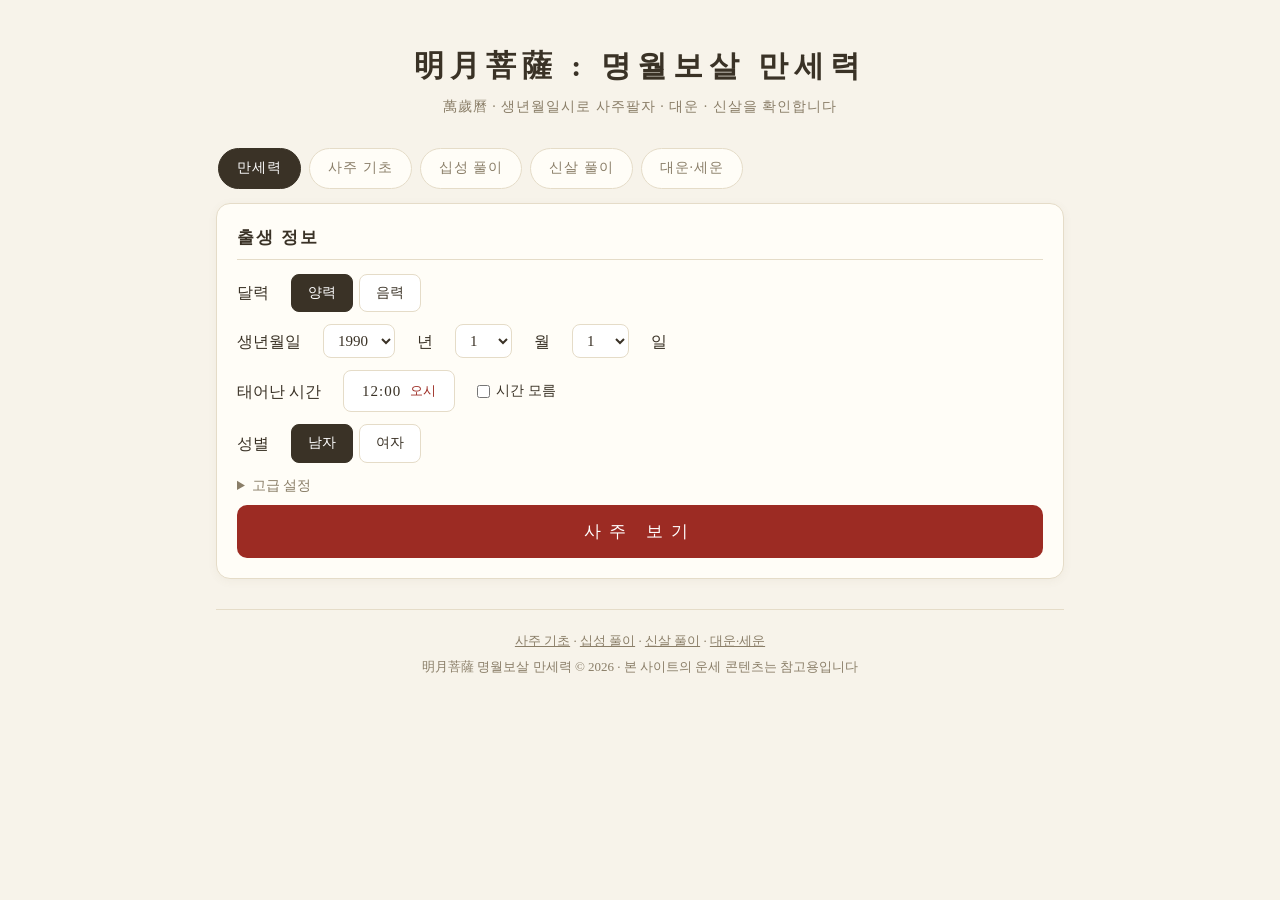
==== commit b668ad83: "유입·수익화 기반 구축: 콘텐츠 페이지, 공유, SEO, 광고 슬롯 - 읽을거리 4페이지 추가 (사주 기초/십성/신살/대운·세운) + 상단 탭 내비게이션 - 공유 바: 카톡/네이티" ====
--- a/index.html
+++ b/index.html
@@ -7,7 +7,14 @@
 <meta name="description" content="생년월일시로 사주팔자 · 십성 · 대운 · 신살 · 오늘의 운세까지, 절기 천문 계산 기반 진짜 만세력 사주 계산기">
 <meta property="og:title" content="明月菩薩 : 명월보살 만세력">
 <meta property="og:description" content="사주팔자 · 대운 · 신살 · 오늘/올해의 운세 · 개운 지역/색깔/음식 추천">
+<meta property="og:type" content="website">
+<meta property="og:url" content="https://inandout-kr.github.io/saju-calculator/">
+<meta property="og:image" content="https://inandout-kr.github.io/saju-calculator/assets/og.png">
+<meta property="og:image:width" content="1200">
+<meta property="og:image:height" content="630">
+<meta name="twitter:card" content="summary_large_image">
 <link rel="icon" href="data:image/svg+xml,<svg xmlns='http://www.w3.org/2000/svg' viewBox='0 0 100 100'><text y='.9em' font-size='90'>🔮</text></svg>">
+<script src="config.js"></script>
 <style>
 :root{
   --bg:#f7f3ea; --card:#fffdf7; --line:#e5dcc8; --ink:#3a3226; --sub:#8a7e68;
@@ -19,6 +26,27 @@
 header{text-align:center;margin:18px 0 28px}
 header h1{font-size:30px;letter-spacing:6px;font-weight:700}
 header p{color:var(--sub);font-size:14px;margin-top:6px;letter-spacing:1px}
+/* ── 상단 내비게이션 ── */
+.topnav{display:flex;gap:8px;justify-content:flex-start;overflow-x:auto;padding:2px 2px 14px;scrollbar-width:none}
+.topnav::-webkit-scrollbar{display:none}
+.topnav a{flex:none;padding:8px 18px;border:1px solid var(--line);border-radius:22px;background:#fffdf7;color:var(--sub);text-decoration:none;font-size:14px;letter-spacing:1px;white-space:nowrap}
+.topnav a:hover{border-color:#c9b88a;color:var(--ink)}
+.topnav a.on{background:var(--ink);color:#fff;border-color:var(--ink)}
+/* ── 공유 바 ── */
+.share-bar{display:flex;gap:8px;flex-wrap:wrap;margin-bottom:20px}
+.share-bar button{flex:1;min-width:130px;font:inherit;font-size:14.5px;padding:11px 8px;border:1px solid var(--line);border-radius:10px;background:#fffdf7;color:var(--ink);cursor:pointer;letter-spacing:1px}
+.share-bar button:hover{border-color:#c9b88a;box-shadow:0 1px 6px rgba(120,100,60,.12)}
+.share-bar button.kko{background:#fee500;border-color:#fee500;font-weight:700}
+/* ── 광고 슬롯 / 행운템 ── */
+.ad-slot{display:flex;justify-content:center;margin:0 0 20px}
+.ad-slot:empty{display:none}
+.coupang-row{display:flex;gap:8px;flex-wrap:wrap;margin-top:12px}
+.coupang-row a{flex:1;min-width:150px;text-align:center;text-decoration:none;font-size:13.5px;padding:10px 8px;border:1px solid var(--line);border-radius:10px;background:#fffdf7;color:var(--ink)}
+.coupang-row a:hover{border-color:#c9b88a}
+.coupang-note{font-size:11.5px;color:var(--sub);margin-top:8px}
+/* ── 하단 푸터 ── */
+.site-footer{margin-top:30px;padding-top:18px;border-top:1px solid var(--line);text-align:center;font-size:13px;color:var(--sub);line-height:2}
+.site-footer a{color:var(--sub)}
 .card{background:var(--card);border:1px solid var(--line);border-radius:14px;padding:20px;margin-bottom:20px;box-shadow:0 2px 10px rgba(120,100,60,.06)}
 .card h2{font-size:17px;margin-bottom:14px;padding-bottom:8px;border-bottom:1px solid var(--line);letter-spacing:2px}
 .frow{display:flex;flex-wrap:wrap;gap:14px 22px;align-items:center;margin-bottom:12px}
@@ -136,6 +164,14 @@
   <p>萬歲曆 · 생년월일시로 사주팔자 · 대운 · 신살을 확인합니다</p>
 </header>
 
+<nav class="topnav" aria-label="주요 메뉴">
+  <a href="./" class="on" aria-current="page">만세력</a>
+  <a href="guide-basics.html">사주 기초</a>
+  <a href="guide-sipsin.html">십성 풀이</a>
+  <a href="guide-sinsal.html">신살 풀이</a>
+  <a href="guide-daeun.html">대운·세운</a>
+</nav>
+
 <div class="card">
   <h2>출생 정보</h2>
   <div class="frow">
@@ -192,10 +228,18 @@
 </div>
 
 <div id="result">
+  <div class="share-bar" aria-label="공유">
+    <button type="button" id="btnShare" class="kko">💬 친구에게 공유</button>
+    <button type="button" id="btnCopy">🔗 링크 복사</button>
+    <button type="button" id="btnSaveImg">📷 결과 이미지 저장</button>
+  </div>
+
   <div class="card">
     <h2>기본 정보</h2>
     <div class="chips" id="chips"></div>
   </div>
+
+  <div class="ad-slot" aria-hidden="true"></div>
 
   <div class="card">
     <h2>사주 원국 (四柱原局)</h2>
@@ -218,6 +262,8 @@
     <h2>오늘 · 올해의 운세와 개운법</h2>
     <div id="fortune"></div>
   </div>
+
+  <div class="ad-slot" aria-hidden="true"></div>
 
   <div class="card">
     <h2>참고</h2>
@@ -231,6 +277,13 @@
     </div>
   </div>
 </div>
+
+<footer class="site-footer">
+  <nav aria-label="읽을거리">
+    <a href="guide-basics.html">사주 기초</a> · <a href="guide-sipsin.html">십성 풀이</a> · <a href="guide-sinsal.html">신살 풀이</a> · <a href="guide-daeun.html">대운·세운</a>
+  </nav>
+  明月菩薩 명월보살 만세력 © 2026 · 본 사이트의 운세 콘텐츠는 참고용입니다
+</footer>
 </div>
 
 <script>
@@ -980,8 +1033,64 @@
   fh+=luckItem('good','운이 들어오는 음식',`${f.food.good}<small>${EL_KO[f.luckyEl]} 기운을 보충해 줍니다</small>`);
   fh+=luckItem('bad','피해야 할 음식',`${f.food.bad}<small>${EL_KO[f.avoidEl]} 기운 과다 주의</small>`);
   fh+='</div>';
+  // 행운 아이템 (쿠팡 — 파트너스 태그 설정 시 수익 링크로 전환)
+  const cp=q=>{
+    let u='https://www.coupang.com/np/search?q='+encodeURIComponent(q);
+    if(window.SITE_CONFIG&&SITE_CONFIG.coupangTag)u+='&channel=affiliate&lptag='+encodeURIComponent(SITE_CONFIG.coupangTag);
+    return u;
+  };
+  fh+=`<div class="coupang-row">
+    <a href="${cp(f.food.good)}" target="_blank" rel="nofollow sponsored noopener">🛒 행운의 음식 「${f.food.good}」 보러가기</a>
+    <a href="${cp(f.color.good+' 소품')}" target="_blank" rel="nofollow sponsored noopener">🎁 행운의 색 「${f.color.good}」 소품 보러가기</a>
+  </div>`;
+  if(window.SITE_CONFIG&&SITE_CONFIG.coupangTag)fh+=`<div class="coupang-note">위 링크는 쿠팡 파트너스 활동의 일환으로, 구매 시 일정액의 수수료를 제공받습니다.</div>`;
   $('fortune').innerHTML=fh;
 }
+
+// ── 공유 / 이미지 저장 ──
+const SHARE_URL=location.origin+location.pathname;
+const SHARE_TITLE='明月菩薩 : 명월보살 만세력';
+const SHARE_TEXT='내 사주팔자와 오늘의 운세, 여기서 무료로 볼 수 있어요 🔮';
+const OG_IMG='https://inandout-kr.github.io/saju-calculator/assets/og.png';
+function copyLink(){
+  (navigator.clipboard?navigator.clipboard.writeText(SHARE_URL):Promise.reject())
+    .then(()=>alert('링크가 복사되었습니다. 카톡 등에 붙여넣어 공유하세요!'))
+    .catch(()=>prompt('아래 주소를 복사하세요',SHARE_URL));
+}
+$('btnShare').addEventListener('click',()=>{
+  if(window.SITE_CONFIG&&SITE_CONFIG.kakaoJsKey&&window.Kakao&&Kakao.isInitialized()){
+    Kakao.Share.sendDefault({objectType:'feed',
+      content:{title:SHARE_TITLE,description:SHARE_TEXT,imageUrl:OG_IMG,link:{mobileWebUrl:SHARE_URL,webUrl:SHARE_URL}},
+      buttons:[{title:'내 사주 보러가기',link:{mobileWebUrl:SHARE_URL,webUrl:SHARE_URL}}]});
+    return;
+  }
+  if(navigator.share)navigator.share({title:SHARE_TITLE,text:SHARE_TEXT,url:SHARE_URL}).catch(()=>{});
+  else copyLink();
+});
+$('btnCopy').addEventListener('click',copyLink);
+$('btnSaveImg').addEventListener('click',async()=>{
+  const btn=$('btnSaveImg');btn.disabled=true;btn.textContent='이미지 생성 중…';
+  try{
+    if(!window.html2canvas)await new Promise((res,rej)=>{
+      const s=document.createElement('script');
+      s.src='https://cdnjs.cloudflare.com/ajax/libs/html2canvas/1.4.1/html2canvas.min.js';
+      s.onload=res;s.onerror=()=>rej(new Error('스크립트 로드 실패'));document.head.appendChild(s);
+    });
+    const canvas=await html2canvas(document.getElementById('result'),{
+      backgroundColor:'#f7f3ea',scale:2,useCORS:true,
+      ignoreElements:el=>el.classList&&el.classList.contains('share-bar')
+    });
+    const blob=await new Promise(r=>canvas.toBlob(r,'image/png'));
+    const file=new File([blob],'saju.png',{type:'image/png'});
+    if(navigator.canShare&&navigator.canShare({files:[file]})){
+      await navigator.share({files:[file],title:SHARE_TITLE}).catch(()=>{});
+    }else{
+      const a=document.createElement('a');a.href=URL.createObjectURL(blob);
+      a.download='명월보살_만세력_결과.png';a.click();URL.revokeObjectURL(a.href);
+    }
+  }catch(e){alert('이미지 생성에 실패했습니다: '+e.message);}
+  btn.disabled=false;btn.textContent='📷 결과 이미지 저장';
+});
 </script>
 </body>
 </html>
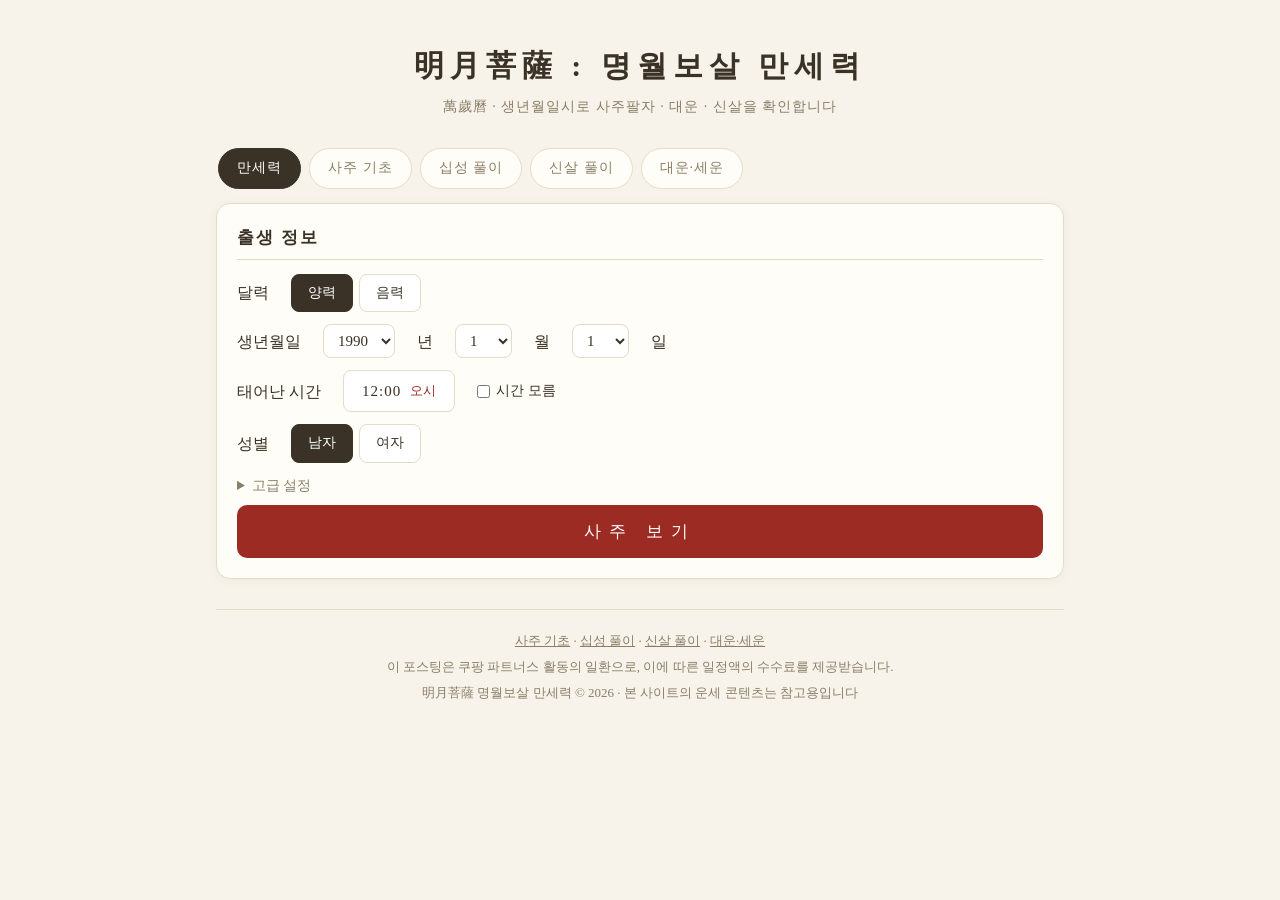
==== commit 885e20b8: "쿠팡 파트너스 공식 고지 문구를 전 페이지 푸터에 추가 Co-Authored-By: Claude Fable 5 <noreply@anthropic.com>" ====
--- a/index.html
+++ b/index.html
@@ -8,8 +8,8 @@
 <meta property="og:title" content="明月菩薩 : 명월보살 만세력">
 <meta property="og:description" content="사주팔자 · 대운 · 신살 · 오늘/올해의 운세 · 개운 지역/색깔/음식 추천">
 <meta property="og:type" content="website">
-<meta property="og:url" content="https://inandout-kr.github.io/saju-calculator/">
-<meta property="og:image" content="https://inandout-kr.github.io/saju-calculator/assets/og.png">
+<meta property="og:url" content="https://bosalmansae.com/">
+<meta property="og:image" content="https://bosalmansae.com/assets/og.png">
 <meta property="og:image:width" content="1200">
 <meta property="og:image:height" content="630">
 <meta name="twitter:card" content="summary_large_image">
@@ -165,7 +165,7 @@
 </header>
 
 <nav class="topnav" aria-label="주요 메뉴">
-  <a href="./" class="on" aria-current="page">만세력</a>
+  <a href="index.html" class="on" aria-current="page">만세력</a>
   <a href="guide-basics.html">사주 기초</a>
   <a href="guide-sipsin.html">십성 풀이</a>
   <a href="guide-sinsal.html">신살 풀이</a>
@@ -282,6 +282,7 @@
   <nav aria-label="읽을거리">
     <a href="guide-basics.html">사주 기초</a> · <a href="guide-sipsin.html">십성 풀이</a> · <a href="guide-sinsal.html">신살 풀이</a> · <a href="guide-daeun.html">대운·세운</a>
   </nav>
+  이 포스팅은 쿠팡 파트너스 활동의 일환으로, 이에 따른 일정액의 수수료를 제공받습니다.<br>
   明月菩薩 명월보살 만세력 © 2026 · 본 사이트의 운세 콘텐츠는 참고용입니다
 </footer>
 </div>
@@ -1033,17 +1034,16 @@
   fh+=luckItem('good','운이 들어오는 음식',`${f.food.good}<small>${EL_KO[f.luckyEl]} 기운을 보충해 줍니다</small>`);
   fh+=luckItem('bad','피해야 할 음식',`${f.food.bad}<small>${EL_KO[f.avoidEl]} 기운 과다 주의</small>`);
   fh+='</div>';
-  // 행운 아이템 (쿠팡 — 파트너스 태그 설정 시 수익 링크로 전환)
-  const cp=q=>{
-    let u='https://www.coupang.com/np/search?q='+encodeURIComponent(q);
-    if(window.SITE_CONFIG&&SITE_CONFIG.coupangTag)u+='&channel=affiliate&lptag='+encodeURIComponent(SITE_CONFIG.coupangTag);
-    return u;
-  };
+  // 행운 아이템 (쿠팡 파트너스 공식 단축링크 — 용신 오행별, 없으면 검색 링크로 대체)
+  const SC=window.SITE_CONFIG||{};
+  const cp=q=>'https://www.coupang.com/np/search?q='+encodeURIComponent(q);
+  const foodUrl=(SC.coupangFood&&SC.coupangFood[f.luckyEl])||cp(f.food.good);
+  const itemUrl=(SC.coupangItem&&SC.coupangItem[f.luckyEl])||cp(f.color.good+' 소품');
   fh+=`<div class="coupang-row">
-    <a href="${cp(f.food.good)}" target="_blank" rel="nofollow sponsored noopener">🛒 행운의 음식 「${f.food.good}」 보러가기</a>
-    <a href="${cp(f.color.good+' 소품')}" target="_blank" rel="nofollow sponsored noopener">🎁 행운의 색 「${f.color.good}」 소품 보러가기</a>
+    <a href="${foodUrl}" target="_blank" rel="nofollow sponsored noopener">🛒 ${EL_KO[f.luckyEl]}(${EL_HJ[f.luckyEl]}) 기운 · 행운의 음식 보러가기</a>
+    <a href="${itemUrl}" target="_blank" rel="nofollow sponsored noopener">🎁 ${f.color.good} · 행운의 소품 보러가기</a>
   </div>`;
-  if(window.SITE_CONFIG&&SITE_CONFIG.coupangTag)fh+=`<div class="coupang-note">위 링크는 쿠팡 파트너스 활동의 일환으로, 구매 시 일정액의 수수료를 제공받습니다.</div>`;
+  if(SC.coupangTag||SC.coupangFood)fh+=`<div class="coupang-note">이 포스팅은 쿠팡 파트너스 활동의 일환으로, 이에 따른 일정액의 수수료를 제공받습니다.</div>`;
   $('fortune').innerHTML=fh;
 }
 
@@ -1051,7 +1051,7 @@
 const SHARE_URL=location.origin+location.pathname;
 const SHARE_TITLE='明月菩薩 : 명월보살 만세력';
 const SHARE_TEXT='내 사주팔자와 오늘의 운세, 여기서 무료로 볼 수 있어요 🔮';
-const OG_IMG='https://inandout-kr.github.io/saju-calculator/assets/og.png';
+const OG_IMG='https://bosalmansae.com/assets/og.png';
 function copyLink(){
   (navigator.clipboard?navigator.clipboard.writeText(SHARE_URL):Promise.reject())
     .then(()=>alert('링크가 복사되었습니다. 카톡 등에 붙여넣어 공유하세요!'))
